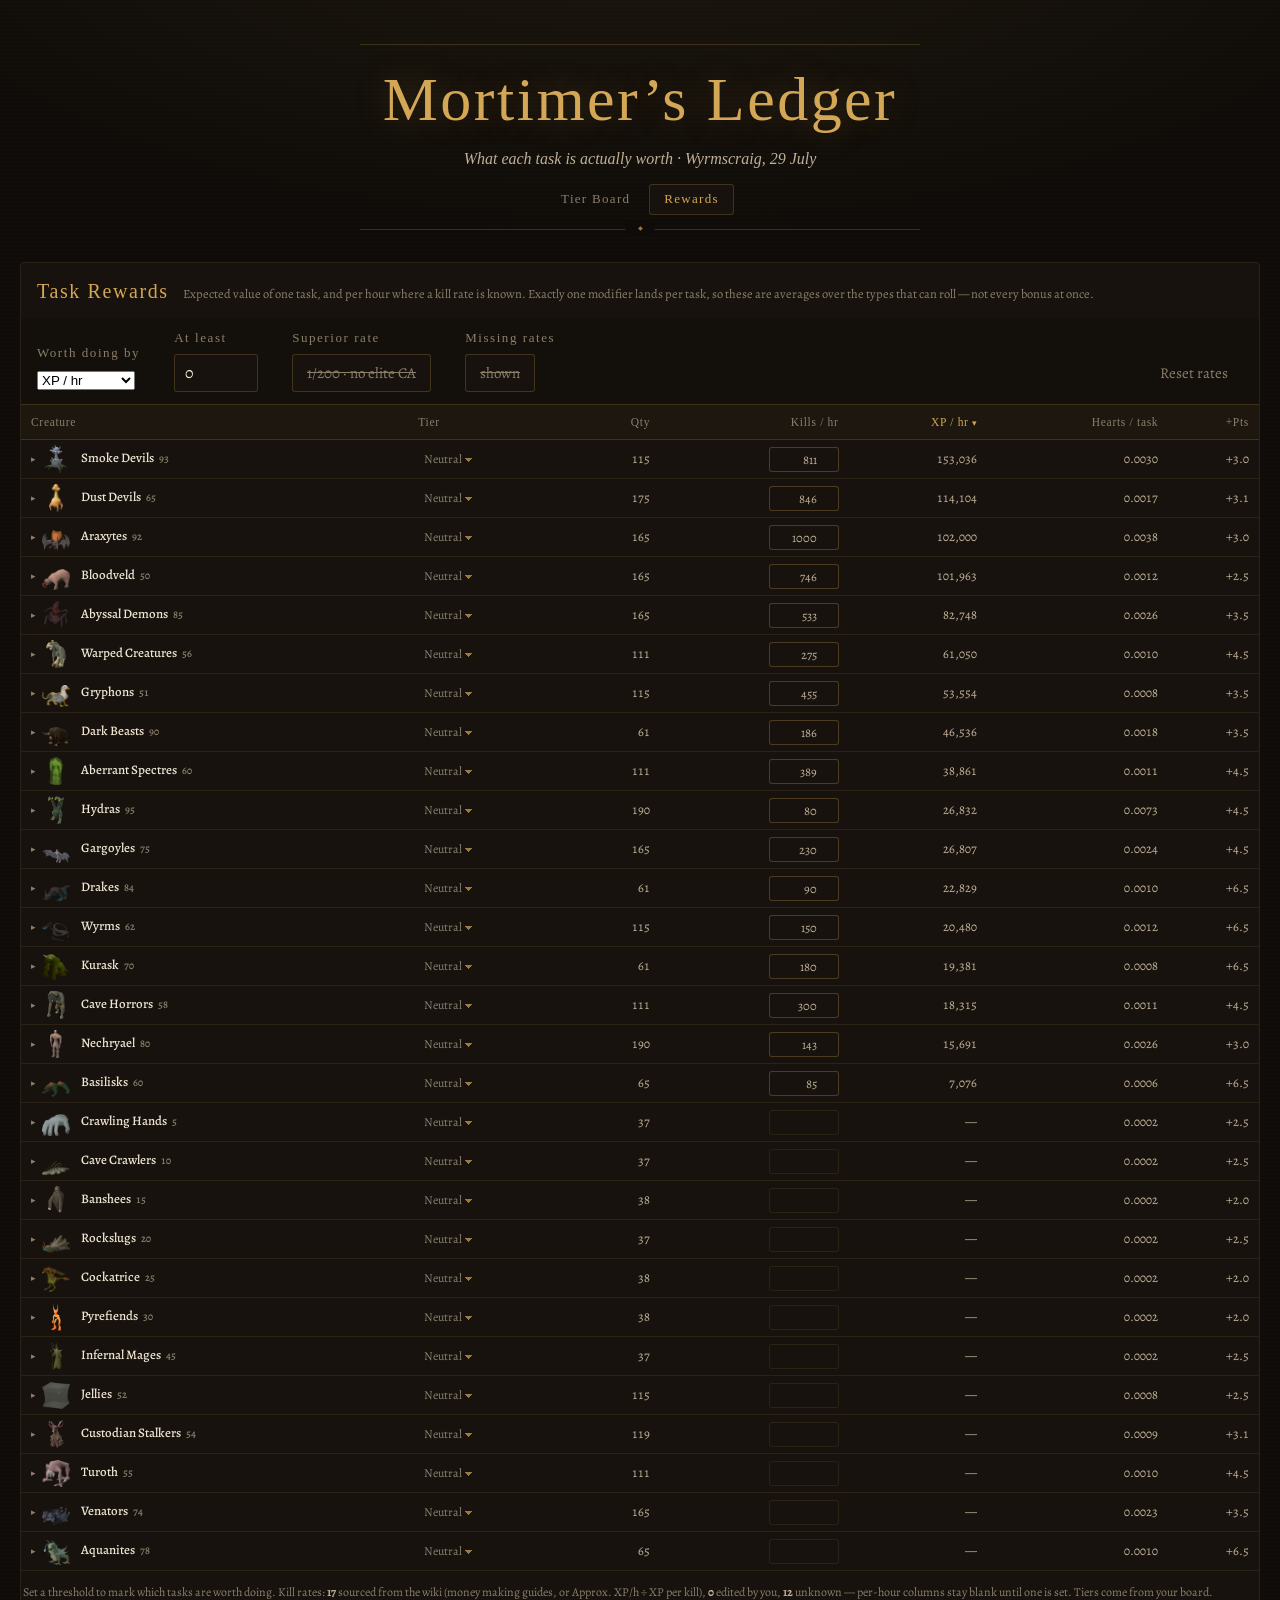
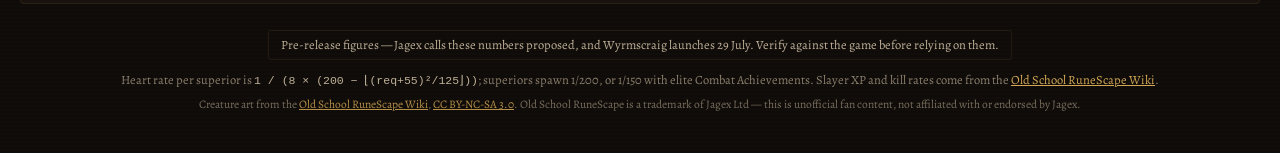
==== rewards.html @ 55fd6d1f "Trim the rewards table to seven columns Drops XP/task and Heart/sup, and folds tasks/heart and hrs/h" ====
<!DOCTYPE html>
<html lang="en">
<head>
<meta charset="utf-8">
<meta name="viewport" content="width=device-width, initial-scale=1">
<title>Rewards — Mortimer’s Ledger</title>
<link rel="preconnect" href="https://fonts.googleapis.com">
<link rel="preconnect" href="https://fonts.gstatic.com" crossorigin>
<link href="https://fonts.googleapis.com/css2?family=IM+Fell+English+SC&family=IM+Fell+English:ital@0;1&family=Alegreya:ital,wght@0,400;0,500;0,700;1,400&display=swap" rel="stylesheet">
<link rel="stylesheet" href="style.css?v=8">
</head>
<body>

<header class="masthead">
  <div class="rule-top"></div>
  <h1>Mortimer’s Ledger</h1>
  <p class="sub">What each task is actually worth · Wyrmscraig, 29 July</p>
  <nav class="pagenav">
    <a href="index.html">Tier Board</a>
    <a href="rewards.html" class="on">Rewards</a>
  </nav>
  <div class="rule-bottom"><span class="rule-gem">◆</span></div>
</header>

<main class="rewards-page">
  <section class="tierboard">
    <div class="tb-head">
      <h2>Task Rewards</h2>
      <p>Expected value of one task, and per hour where a kill rate is known. Exactly one modifier lands per task, so these are averages over the types that can roll — not every bonus at once.</p>
    </div>

    <div class="controls" aria-label="Reward settings">
      <div class="ctl">
        <label for="rw-metric">Worth doing by</label>
        <div id="rw-metric"></div>
      </div>
      <div class="ctl">
        <label for="rw-threshold">At least</label>
        <input id="rw-threshold" type="number" min="0" step="1000" value="0">
      </div>
      <div class="ctl">
        <label id="rw-elite-label">Superior rate</label>
        <button id="rw-elite" class="toggle" aria-pressed="false" aria-labelledby="rw-elite-label">1/200 · no elite CA</button>
      </div>
      <div class="ctl">
        <label id="rw-hide-label">Missing rates</label>
        <button id="rw-hide" class="toggle" aria-pressed="false" aria-labelledby="rw-hide-label">shown</button>
      </div>
      <div class="ctl ctl-end">
        <button id="rw-reset-kph" class="ghost" title="Restore the wiki-sourced kill rates and clear your edits">Reset rates</button>
      </div>
    </div>

    <div class="rw-scroll">
      <table class="rw-table" id="rw-table">
        <thead>
          <tr>
            <th data-sort="name">Creature</th>
            <th data-sort="tier">Tier</th>
            <th data-sort="qty" class="num" title="Average assignment size, including the quantity modifier when it rolls">Qty</th>
            <th data-sort="kph" class="num" title="Kills per hour — editable; sourced from the wiki money making guides where one exists">Kills / hr</th>
            <th data-sort="xpPerHour" class="num">XP / hr</th>
            <th data-sort="heartsPerTask" class="num" title="Expected imbued hearts from one task: task size × 1/200 superior spawn × heart chance per superior">Hearts / task</th>
            <th data-sort="pointsBonus" class="num" title="Average Slayer points added by the points modifier">+Pts</th>
          </tr>
        </thead>
        <tbody id="rw-body"></tbody>
      </table>
    </div>

    <p class="rw-note" id="rw-note"></p>
  </section>
</main>

<footer class="colophon">
  <p class="warn">Pre-release figures — Jagex calls these numbers proposed, and Wyrmscraig launches 29 July. Verify against the game before relying on them.</p>
  <p>
    Heart rate per superior is <code>1 / (8 × (200 − ⌊(req+55)²/125⌋))</code>; superiors spawn 1/200, or 1/150 with elite Combat Achievements.
    Slayer XP and kill rates come from the <a href="https://oldschool.runescape.wiki">Old School RuneScape Wiki</a>.
  </p>
  <p class="credit">
    Creature art from the <a href="https://oldschool.runescape.wiki">Old School RuneScape Wiki</a>,
    <a href="https://creativecommons.org/licenses/by-nc-sa/3.0/">CC BY-NC-SA 3.0</a>.
    Old School RuneScape is a trademark of Jagex Ltd — this is unofficial fan content,
    not affiliated with or endorsed by Jagex.
  </p>
</footer>

<script src="data.js?v=8"></script>
<script src="stats.js?v=8"></script>
<script src="rewards.js?v=8"></script>
<script src="rewards-page.js?v=8"></script>
</body>
</html>
---- style.css ----
/* ————— Mortimer's Ledger — dark bestiary aesthetic ————— */

:root {
  --page: #0e0b08;
  --panel: #17120d;
  --panel-2: #1d1710;
  --ink: #efe6d3;
  --ink-2: #bfb098;
  --ink-3: #8b7f6c;
  --gold: #d3a755;
  --gold-dim: #9a7a3e;
  --hairline: rgba(211, 167, 85, 0.22);
  --hairline-faint: rgba(211, 167, 85, 0.10);
  --desired: #0ca30c;
  --desired-ink: #57c957;
  --bad: #d03b3b;
  --bad-ink: #e06a6a;
  --neutral: #8b8071;
  --ctl-h: 38px;
  --serif-display: "IM Fell English SC", Georgia, serif;
  --serif: "IM Fell English", Georgia, serif;
  --body: "Alegreya", Palatino, Georgia, serif;
}

* { box-sizing: border-box; }

body {
  margin: 0;
  background:
    radial-gradient(1200px 500px at 50% -100px, rgba(211,167,85,0.07), transparent 70%),
    repeating-linear-gradient(0deg, transparent 0 2px, rgba(255,255,255,0.006) 2px 4px),
    var(--page);
  color: var(--ink);
  font-family: var(--body);
  font-size: 16px;
  line-height: 1.45;
  min-height: 100vh;
}

a { color: var(--gold); }

/* ————— masthead ————— */

.masthead { text-align: center; padding: 44px 20px 10px; }
.masthead h1 {
  font-family: var(--serif-display);
  font-weight: 400;
  font-size: clamp(38px, 6vw, 62px);
  letter-spacing: 0.04em;
  margin: 10px 0 2px;
  color: var(--gold);
  text-shadow: 0 0 34px rgba(211,167,85,0.25);
}
.masthead .sub {
  font-family: var(--serif);
  font-style: italic;
  color: var(--ink-2);
  margin: 0 0 14px;
}
.rule-top, .rule-bottom {
  width: min(560px, 80%);
  margin: 0 auto;
  border-top: 1px solid var(--hairline);
  position: relative;
}
.rule-bottom { border-top: none; border-bottom: 1px solid var(--hairline); height: 1px; }
.rule-gem {
  position: absolute; left: 50%; top: -9px; transform: translateX(-50%);
  background: var(--page); padding: 0 12px;
  color: var(--gold-dim); font-size: 11px;
}

/* ————— controls ————— */

/* a toolbar strip inside the board panel, under its title: groups packed
   left at an even rhythm, separated by hairlines, gear pinned right */
.controls {
  display: flex; flex-wrap: wrap; row-gap: 12px;
  align-items: flex-end;
  padding: 11px 16px 12px;
  background: rgba(0, 0, 0, 0.16);
  border-bottom: 1px solid var(--hairline);
}
.controls { column-gap: 34px; }
.controls .ctl-end { margin-left: auto; }
.ctl label {
  display: block;
  font-family: var(--serif-display);
  font-size: 13px; letter-spacing: 0.12em;
  color: var(--ink-3); margin-bottom: 6px;
}
.ctl input[type="number"] {
  width: 84px; height: var(--ctl-h); padding: 0 10px;
  background: var(--panel); color: var(--ink);
  border: 1px solid var(--hairline); border-radius: 3px;
  font-family: var(--body); font-size: 16px;
}
.seg { display: inline-flex; border: 1px solid var(--hairline); border-radius: 3px; overflow: hidden; }
.seg button, .toggle, .ghost {
  appearance: none; border: none; cursor: pointer;
  background: var(--panel); color: var(--ink-2);
  font-family: var(--body); font-size: 15px;
  padding: 8px 14px;
}
.seg button small { color: var(--ink-3); font-size: 12px; }
.seg button + button { border-left: 1px solid var(--hairline-faint); }
.seg button.on { background: var(--panel-2); color: var(--gold); }
.toggle { border: 1px solid var(--hairline); border-radius: 3px; height: var(--ctl-h); }
.toggle.on { color: var(--desired-ink); }
.toggle:not(.on) { color: var(--ink-3); text-decoration: line-through; }
/* progression stepper */
.steps { display: flex; align-items: stretch; position: relative; }
.step {
  appearance: none; cursor: pointer;
  height: var(--ctl-h);
  background: var(--panel); color: var(--ink-3);
  border: 1px solid var(--hairline-faint);
  border-right-width: 0;
  padding: 0 12px;
  font-family: var(--body); text-align: center;
  display: flex; flex-direction: column; justify-content: center; gap: 1px;
  white-space: nowrap;
}
.step:first-child { border-radius: 3px 0 0 3px; }
.step:last-child { border-radius: 0 3px 3px 0; border-right-width: 1px; }
.step .st-n {
  font-family: var(--serif-display); font-size: 14px; line-height: 1.1;
  color: var(--ink-3); font-variant-numeric: tabular-nums;
}
.step .st-u { font-size: 11px; line-height: 1.1; color: var(--ink-3); }
.step:hover { background: var(--panel-2); }

/* completed steps read as a filled progress track */
.step.on {
  background: linear-gradient(rgba(211,167,85,0.20), rgba(211,167,85,0.10));
  border-color: rgba(211,167,85,0.45);
  box-shadow: inset 0 -2px 0 var(--gold-dim);
}
.step.on + .step { border-left-color: rgba(211,167,85,0.45); }
.step.on .st-n { color: var(--gold); }
.step.on .st-u { color: var(--ink-2); }
.step.on:hover { background: linear-gradient(rgba(211,167,85,0.26), rgba(211,167,85,0.14)); }

/* the step you're standing on */
.step.cur {
  background: linear-gradient(rgba(211,167,85,0.34), rgba(211,167,85,0.18));
  border-color: var(--gold);
  box-shadow: inset 0 -2px 0 var(--gold), 0 0 12px rgba(211,167,85,0.25);
}
.step.cur .st-n { color: var(--gold); text-shadow: 0 0 12px rgba(211,167,85,0.5); }
.step.cur .st-u { color: var(--ink); }

/* not yet reached */
.step:not(.on) { opacity: 0.5; }
.step:not(.on):hover { opacity: 0.75; }

.ghost { background: transparent; border: 1px solid transparent; color: var(--ink-3); }
.ghost:hover { color: var(--gold); border-color: var(--hairline-faint); }


/* ————— tier board ————— */

.tierboard {
  background: var(--panel);
  border: 1px solid var(--hairline-faint);
  border-radius: 4px;
  overflow: hidden;
  min-width: 0;
}
.tb-head {
  display: flex; align-items: baseline; gap: 14px;
  padding: 14px 16px 12px;
}
.tb-head h2 {
  font-family: var(--serif-display); font-weight: 400;
  font-size: 20px; letter-spacing: 0.08em;
  color: var(--gold); margin: 0; white-space: nowrap;
}
.tb-head p { margin: 0; font-size: 12.5px; color: var(--ink-3); flex: 1; }
.tb-head .ghost { white-space: nowrap; }
#flash {
  flex: none; font-size: 12.5px; color: var(--gold);
  opacity: 0; transition: opacity 0.25s;
}
#flash.on { opacity: 1; }

#tiers { position: relative; }
.tier { display: flex; border-bottom: 1px solid var(--hairline-faint); }
.tier:last-child { border-bottom: none; }
.tier.dragging { opacity: 0.45; }
.tier-side {
  width: 200px; flex: none;
  display: flex; align-items: center; gap: 7px;
  padding: 6px 10px 6px 12px;
  border-right: 1px solid var(--hairline-faint);
  position: relative;
}
.tier-grip {
  flex: none; cursor: grab;
  color: var(--ink-3); font-size: 12px; line-height: 1;
  letter-spacing: -1px; padding: 4px 2px 4px 4px;
  user-select: none;
}
.tier-grip:hover { color: var(--gold); }
.tier-grip:active { cursor: grabbing; }

/* the add-tier bar: one plain full-width row — it only gains the tier
   two-column shape once it materialises as a real tier */
.tier-add {
  appearance: none; cursor: pointer;
  display: flex; align-items: center; justify-content: center; gap: 7px;
  width: 100%; min-height: 36px; padding: 8px 12px; margin: 0;
  background: transparent;
  border: none; border-top: 1px dashed var(--hairline-faint);
  font-family: var(--body); font-size: 13px; letter-spacing: 0.04em;
  color: var(--ink-3);
}
.tier-add .ta-plus { font-size: 15px; line-height: 1; }
.tier-add:hover {
  color: var(--gold);
  background: rgba(211,167,85,0.04);
  border-top-color: rgba(211,167,85,0.45);
}
.tier-add:focus-visible { outline: 1px solid var(--gold-dim); outline-offset: -2px; }
.tier-add.drag-over {
  color: var(--gold);
  background: rgba(211,167,85,0.10);
  border-top: 1px solid var(--gold);
  box-shadow: inset 0 0 0 1px rgba(211,167,85,0.35);
}

#tier-marker {
  position: absolute; left: 0; right: 0; height: 2px;
  background: var(--gold); border-radius: 1px;
  box-shadow: 0 0 7px rgba(211,167,85,0.8);
  pointer-events: none; z-index: 5;
}
.tier-side-main { flex: 1; min-width: 0; display: flex; flex-direction: column; }
.tier-odds {
  font-size: 11px; color: var(--ink-3);
  padding-left: 4px; font-variant-numeric: tabular-nums;
  cursor: help;
}
.tier-name {
  flex: 1; min-width: 0;
  background: transparent; border: none;
  color: var(--ink); font-family: var(--body); font-size: 14.5px;
  padding: 2px 4px; border-radius: 2px;
}
input.tier-name:hover { background: rgba(255,255,255,0.03); }
input.tier-name:focus { outline: 1px solid var(--hairline); background: var(--panel-2); }
.tier-tools { display: flex; gap: 1px; opacity: 0; transition: opacity 0.15s; }
.tier-side:hover .tier-tools, .tier-side:focus-within .tier-tools { opacity: 1; }
.tier-tools button {
  appearance: none; cursor: pointer;
  background: transparent; border: 1px solid transparent; border-radius: 2px;
  color: var(--ink-3); font-size: 11px; line-height: 1; padding: 4px 5px;
  font-family: var(--body);
}
.tier-tools button:hover { color: var(--ink); border-color: var(--hairline-faint); }
.tier-tools button:disabled { opacity: 0.3; cursor: not-allowed; }

.tier-drop {
  flex: 1; display: flex; flex-wrap: wrap; align-content: flex-start;
  gap: 7px; padding: 9px 12px; min-height: 56px;
  position: relative;
}
.tier-drop.drag-over { background: rgba(211,167,85,0.04); }

#drop-marker {
  position: absolute; width: 2px;
  background: var(--gold); border-radius: 1px;
  box-shadow: 0 0 7px rgba(211,167,85,0.8);
  pointer-events: none;
}

.crea {
  background: var(--panel-2);
  border: 1px solid var(--hairline-faint); border-radius: 4px;
  padding: 7px 15px 7px 9px; font-size: 16px; line-height: 1.25;
  cursor: grab; user-select: none; white-space: nowrap;
  display: inline-flex; align-items: center;
}
.c-img {
  width: 36px; height: 36px; flex: none;
  object-fit: contain; object-position: center bottom;
  margin-right: 10px;
  filter: drop-shadow(0 1px 1px rgba(0,0,0,0.55));
}
.crea.c-blocked .c-img, .crea.c-locked .c-img { filter: grayscale(1) opacity(0.6); }
.crea:active { cursor: grabbing; }
.crea:hover { border-color: var(--hairline); }
.crea.c-sel { border-color: var(--gold); color: var(--gold); }
.crea small { color: var(--ink-3); margin-left: 7px; font-size: 12.5px; font-variant-numeric: tabular-nums; }
.crea .c-off {
  margin-left: 11px; padding-left: 11px;
  border-left: 1px solid var(--hairline-faint);
  color: var(--ink-3); font-size: 13px; font-variant-numeric: tabular-nums;
}
.crea.c-rules { border-color: rgba(211,167,85,0.45); }
.crea .c-mv {
  margin-left: 7px; font-size: 12.5px; line-height: 1;
  padding: 3px 5px; border-radius: 2px;
  font-variant-numeric: tabular-nums;
}
.crea .c-up { color: var(--desired-ink); background: rgba(12,163,12,0.13); }
.crea .c-down { color: var(--bad-ink); background: rgba(208,59,59,0.13); }
.crea.dragging { opacity: 0.45; }
.crea.c-blocked { text-decoration: line-through; opacity: 0.55; }
.crea.c-locked { opacity: 0.35; }

/* ————— floating creature card ————— */

.popover {
  position: absolute; z-index: 60;
  width: 470px; max-width: calc(100vw - 24px);
  background:
    linear-gradient(rgba(211,167,85,0.05), transparent 45%),
    var(--panel-2);
  border: 1px solid var(--gold-dim);
  border-radius: 4px;
  box-shadow: 0 16px 44px rgba(0,0,0,0.6), 0 3px 10px rgba(0,0,0,0.45);
}
.pop-caret {
  position: absolute; top: -6px;
  width: 10px; height: 10px;
  background: var(--panel-2);
  border-left: 1px solid var(--gold-dim);
  border-top: 1px solid var(--gold-dim);
  transform: rotate(45deg);
}
.popover.pop-above .pop-caret { top: auto; bottom: -6px; transform: rotate(225deg); }

.ce-head {
  display: flex; align-items: baseline; gap: 10px; flex-wrap: wrap;
  padding: 13px 16px 4px;
}
.pop-img {
  width: 42px; height: 42px; flex: none;
  object-fit: contain; object-position: center bottom;
  align-self: center; margin-right: 2px;
  filter: drop-shadow(0 2px 3px rgba(0,0,0,0.6));
}
.ce-head b {
  font-family: var(--serif-display); font-weight: 400;
  font-size: 19px; color: var(--gold); letter-spacing: 0.02em;
}
.ce-head .blk { margin-left: auto; }
.pop-off {
  font-size: 12.5px; color: var(--ink-2);
  font-variant-numeric: tabular-nums;
}
.pop-sub {
  padding: 0 16px 10px;
  font-size: 13px; color: var(--ink-3);
  font-variant-numeric: tabular-nums;
  border-bottom: 1px solid var(--hairline-faint);
}
.ce-close {
  appearance: none; cursor: pointer;
  background: transparent; border: 1px solid transparent; border-radius: 2px;
  color: var(--ink-3); font-size: 13px; line-height: 1; padding: 5px 7px;
  font-family: var(--body);
}
.ce-close:hover { color: var(--ink); border-color: var(--hairline-faint); }

.pop-rows { padding: 7px 16px 13px; }
.pop-rows .rm-row {
  padding: 7px 0;
  border-bottom: 1px solid var(--hairline-faint);
}
.pop-rows .rm-row:last-child { border-bottom: none; padding-bottom: 2px; }
.pop-tier { color: var(--gold-dim); cursor: help; }

@media (max-width: 720px) {
  .tier { flex-direction: column; }
  .tier-side { width: auto; border-right: none; border-bottom: 1px dashed var(--hairline-faint); }
  .tier-tools { opacity: 1; }
}

/* ————— layout ————— */

.layout {
  display: grid; grid-template-columns: minmax(0, 1fr) 340px;
  gap: 26px; max-width: 1440px; margin: 22px auto 0; padding: 0 20px;
  align-items: start;
}
@media (max-width: 880px) { .layout { grid-template-columns: 1fr; } .results { position: static; } }

/* ————— shared bits (drawer) ————— */

.r-lvl {
  font-size: 12px; color: var(--ink-3);
  font-variant-numeric: tabular-nums;
}
.r-w8 {
  font-size: 10.5px; color: var(--gold-dim);
  border: 1px solid var(--hairline); border-radius: 2px;
  padding: 0 4px; letter-spacing: 0.06em;
  cursor: help;
}
.ce-detail .sep { color: rgba(211,167,85,0.35); padding: 0 2px; }

.chip {
  font-size: 10.5px; line-height: 1; padding: 2px 4px;
  border-radius: 2px; cursor: help;
  font-variant-numeric: tabular-nums;
}
.chip-d { color: var(--desired-ink); background: rgba(12,163,12,0.12); }
.chip-b { color: var(--bad-ink); background: rgba(208,59,59,0.12); }

.blk {
  appearance: none; cursor: pointer;
  background: transparent; color: var(--ink-3);
  border: 1px solid transparent; border-radius: 3px;
  font-family: var(--body); font-size: 13px; padding: 5px 8px; line-height: 1;
}
.blk:hover { border-color: var(--hairline-faint); color: var(--ink); }
.blk.on { color: var(--bad-ink); border-color: rgba(208,59,59,0.4); }
.blk:disabled { opacity: 0.35; cursor: not-allowed; }

.rm-row {
  display: flex; align-items: center; justify-content: space-between;
  gap: 10px; min-width: 0;
}
.rm-row.rm-off { opacity: 0.4; }
.rm-name { font-size: 14.5px; white-space: nowrap; overflow: hidden; text-overflow: ellipsis; }
.rm-name small { color: var(--ink-3); font-size: 12px; font-variant-numeric: tabular-nums; margin-left: 4px; }
.rm-name .rm-lock { color: var(--bad-ink); letter-spacing: 0.05em; }
/* custom listbox (native select popups can't be themed) */
.sel { position: relative; flex: none; width: 190px; }
.sel-btn {
  width: 100%;
  display: flex; align-items: center; justify-content: space-between; gap: 8px;
  appearance: none; cursor: pointer;
  background: var(--panel); color: var(--ink-2);
  border: 1px solid var(--hairline-faint); border-radius: 3px;
  font-family: var(--body); font-size: 13.5px; text-align: left;
  padding: 6px 9px;
}
.sel-btn:hover { border-color: var(--gold-dim); color: var(--ink); }
.sel-btn:focus-visible { outline: 1px solid var(--gold-dim); outline-offset: 1px; }
.sel.open .sel-btn { border-color: var(--gold-dim); color: var(--ink); }
.sel-caret { color: var(--gold-dim); font-size: 9px; line-height: 1; flex: none; }
.sel.open .sel-caret { transform: rotate(180deg); }
.sel-val { overflow: hidden; text-overflow: ellipsis; white-space: nowrap; }
.sel-off .sel-btn { opacity: 0.35; cursor: not-allowed; }

.sel-menu {
  position: absolute; z-index: 10; top: calc(100% + 3px); left: 0;
  width: 100%; max-height: 260px; overflow-y: auto;
  margin: 0; padding: 3px; list-style: none;
  background: var(--panel);
  border: 1px solid var(--gold-dim); border-radius: 3px;
  box-shadow: 0 10px 26px rgba(0,0,0,0.6);
}
.sel-menu.menu-up { top: auto; bottom: calc(100% + 3px); }
.sel-menu li {
  display: flex; align-items: center; gap: 6px;
  padding: 5px 7px; border-radius: 2px; cursor: pointer;
  font-size: 13.5px; color: var(--ink-2);
}
.sel-menu li:hover { background: var(--panel-2); color: var(--ink); }
.sel-menu li:focus { outline: none; background: rgba(211,167,85,0.14); color: var(--gold); }
.sel-menu li.on { color: var(--gold); }
.sel-tick { width: 10px; flex: none; font-size: 10px; color: var(--gold-dim); }

/* tools menu — same component, gear trigger, right-aligned panel.
   Declared after .sel-menu so its width/placement overrides win. */
.tools { width: auto; }
.tools .sel-btn {
  width: var(--ctl-h); height: var(--ctl-h); padding: 0;
  justify-content: center;
  font-size: 15px; line-height: 1; color: var(--ink-2);
}
.tools .sel-btn:hover, .tools.open .sel-btn { color: var(--gold); }
.tools .sel-menu {
  width: max-content; min-width: 220px;
  left: auto; right: 0;
}
.tools .sel-menu li { display: block; padding: 7px 11px; white-space: nowrap; }
.tools .sel-menu li small {
  display: block; margin-top: 1px;
  font-size: 11px; color: var(--ink-3);
}
.tools .sel-menu li:hover small, .tools .sel-menu li:focus small { color: var(--ink-2); }
.tools .sel-menu li.danger:hover, .tools .sel-menu li.danger:focus {
  background: rgba(208,59,59,0.14); color: var(--bad-ink);
}

/* ————— results ————— */

.results {
  position: sticky; top: 16px;
  background: var(--panel);
  border: 1px solid var(--hairline);
  border-radius: 4px;
  padding: 20px 18px 16px;
}
.hero { text-align: center; padding-bottom: 6px; }
.hero-label {
  font-family: var(--serif); font-style: italic;
  color: var(--ink-2); margin: 0; font-size: 15px;
}
.hero-label em { color: var(--desired-ink); font-style: italic; }
.hero-sel {
  appearance: none; -webkit-appearance: none;
  background: transparent; border: none;
  border-bottom: 1px dashed var(--hairline);
  font-family: var(--serif); font-style: italic; font-size: 15px;
  color: var(--desired-ink);
  padding: 0 14px 1px 2px; cursor: pointer;
  background-image: linear-gradient(45deg, transparent 50%, var(--gold-dim) 50%), linear-gradient(135deg, var(--gold-dim) 50%, transparent 50%);
  background-position: calc(100% - 8px) 55%, calc(100% - 4px) 55%;
  background-size: 4px 4px, 4px 4px;
  background-repeat: no-repeat;
}
.hero-sel:hover { border-bottom-color: var(--gold-dim); }
.hero-sel option { background: var(--panel); color: var(--ink); font-style: normal; }
.hero-num {
  font-family: var(--serif-display);
  font-size: 64px; line-height: 1.05;
  margin: 2px 0 0; color: var(--gold);
  font-variant-numeric: tabular-nums;
  text-shadow: 0 0 30px rgba(211,167,85,0.22);
}
.hero-foot { margin: 2px 0 0; font-size: 12.5px; color: var(--ink-3); }

.bar-wrap { margin: 14px 0 4px; }
.bar-cap {
  margin: 0 0 6px; font-family: var(--serif); font-style: italic;
  font-size: 13px; color: var(--ink-3);
}
.bar {
  display: flex; gap: 2px; height: 18px;
  border-radius: 3px; overflow: hidden;
  background: var(--panel-2);
}
.bar > div { border-radius: 2px; min-width: 0; transition: flex-grow 0.25s ease; }

.legend { list-style: none; margin: 8px 0 0; padding: 0; font-size: 13px; }
.legend li {
  display: flex; align-items: center; gap: 7px;
  color: var(--ink-2); padding: 2px 0;
  font-variant-numeric: tabular-nums;
}
.legend .swatch { width: 9px; height: 9px; border-radius: 2px; flex: none; }
.legend .val { margin-left: auto; color: var(--ink); }

.tiles {
  display: grid; grid-template-columns: 1fr 1fr; gap: 10px;
  margin-top: 14px; padding-top: 14px;
  border-top: 1px solid var(--hairline-faint);
}
.tile { text-align: center; padding: 6px 2px; }
.t-num {
  font-family: var(--serif-display);
  font-size: 26px; margin: 0; color: var(--ink);
  font-variant-numeric: tabular-nums;
}
.t-label { margin: 1px 0 0; font-size: 11.5px; color: var(--ink-3); line-height: 1.3; }

.fine {
  margin-top: 12px; padding-top: 10px;
  border-top: 1px solid var(--hairline-faint);
  font-size: 12.5px; color: var(--ink-3); line-height: 1.5;
}
.fine b { color: var(--ink-2); font-weight: 500; }

/* ————— versus panel ————— */

.versus {
  margin-top: 14px; padding-top: 12px;
  border-top: 1px solid var(--hairline);
}
.versus h3 {
  font-family: var(--serif-display); font-weight: 400;
  font-size: 14px; letter-spacing: 0.1em;
  color: var(--gold); margin: 0 0 8px;
}
.vs-table {
  width: 100%; border-collapse: collapse;
  font-size: 12px; font-variant-numeric: tabular-nums;
}
.vs-table thead th {
  font-family: var(--body); font-weight: 400; font-size: 10.5px;
  letter-spacing: 0.06em; color: var(--ink-3);
  text-align: right; padding: 0 0 4px; border-bottom: 1px solid var(--hairline-faint);
}
.vs-table thead th:first-child { text-align: left; }
.vs-table tbody th {
  text-align: left; font-weight: 500; color: var(--ink);
  padding: 7px 6px 7px 0; font-size: 13px;
}
.vs-table td {
  text-align: right; padding: 7px 0 7px 8px;
  color: var(--ink-2); vertical-align: top;
}
.vs-table td small { color: var(--ink-3); font-size: 10.5px; }
.vs-table tbody tr + tr th, .vs-table tbody tr + tr td { border-top: 1px solid var(--hairline-faint); }
.vs-mort th { color: var(--gold); }
.vs-note {
  margin: 9px 0 0; font-size: 11.5px; color: var(--ink-3); line-height: 1.5;
}
.vs-note b { color: var(--gold); }

.vs-head { display: flex; align-items: center; justify-content: space-between; gap: 8px; margin-bottom: 8px; }
.vs-head h3 { margin: 0; }
#master-sel .sel { width: auto; }
#master-sel .sel-btn { padding: 4px 8px; font-size: 12px; gap: 6px; }
#master-sel .sel-menu { width: max-content; min-width: 150px; left: auto; right: 0; }
#master-sel .sel-menu li { font-size: 12.5px; }

.vs-blocks-btn {
  appearance: none; cursor: pointer; width: 100%; text-align: left;
  background: transparent; border: none; border-top: 1px solid var(--hairline-faint);
  color: var(--ink-3); font-family: var(--body); font-size: 11.5px;
  padding: 8px 0 0; margin-top: 8px;
}
.vs-blocks-btn:hover { color: var(--gold); }

.vs-blocks { margin-top: 7px; }
.vb-slots {
  display: flex; align-items: center; justify-content: space-between;
  font-size: 11.5px; color: var(--ink-3); margin-bottom: 5px;
}
.vb-slots input {
  width: 48px; height: 24px; padding: 0 6px;
  background: var(--panel); color: var(--ink);
  border: 1px solid var(--hairline-faint); border-radius: 3px;
  font-family: var(--body); font-size: 12px;
}
.vb-list {
  list-style: none; margin: 0; padding: 0;
  max-height: 210px; overflow-y: auto;
  border: 1px solid var(--hairline-faint); border-radius: 3px;
}
.vb-list li {
  display: flex; align-items: center; gap: 7px;
  padding: 3px 6px; font-size: 12px;
  border-bottom: 1px solid rgba(211,167,85,0.06);
}
.vb-list li:last-child { border-bottom: none; }
.vb-list li.on { background: rgba(208,59,59,0.10); }
.vb-list li.hit .vb-name { color: var(--desired-ink); }
.vb-list button {
  appearance: none; cursor: pointer; flex: none;
  width: 20px; height: 20px; padding: 0; line-height: 1;
  background: transparent; border: 1px solid var(--hairline-faint); border-radius: 2px;
  color: var(--ink-3); font-size: 10px; font-family: var(--body);
}
.vb-list button:hover:not(:disabled) { color: var(--bad-ink); border-color: rgba(208,59,59,0.4); }
.vb-list li.on button { color: var(--bad-ink); border-color: rgba(208,59,59,0.45); }
.vb-list button:disabled { opacity: 0.3; cursor: not-allowed; }
.vb-name { flex: 1; min-width: 0; color: var(--ink-2); overflow: hidden; text-overflow: ellipsis; white-space: nowrap; }
.vb-name small { color: var(--ink-3); font-size: 10px; margin-left: 5px; }
.vb-w { color: var(--ink-3); font-variant-numeric: tabular-nums; font-size: 11px; }

.colophon {
  max-width: 1440px; margin: 26px auto 40px; padding: 0 20px;
  text-align: center; font-size: 12.5px; color: var(--ink-3);
}
.colophon p { margin: 0 0 7px; }
.colophon .warn {
  color: var(--ink-2);
  border: 1px solid var(--hairline-faint); border-radius: 3px;
  display: inline-block; padding: 5px 12px; margin-bottom: 11px;
}
.colophon .credit { font-size: 11.5px; opacity: 0.85; }

/* ————— page nav ————— */

.pagenav { display: flex; gap: 4px; justify-content: center; margin: 0 0 14px; }
.pagenav a {
  font-family: var(--serif-display); font-size: 13px; letter-spacing: 0.1em;
  color: var(--ink-3); text-decoration: none;
  padding: 5px 14px; border: 1px solid transparent; border-radius: 3px;
}
.pagenav a:hover { color: var(--gold); border-color: var(--hairline-faint); }
.pagenav a.on { color: var(--gold); border-color: var(--hairline); background: var(--panel); }

/* ————— rewards page ————— */

.rewards-page { max-width: 1440px; margin: 22px auto 0; padding: 0 20px; }
.rw-scroll { overflow-x: auto; }
.rw-table {
  width: 100%; border-collapse: collapse;
  font-size: 13px; font-variant-numeric: tabular-nums;
}
.rw-table thead th {
  position: sticky; top: 0; z-index: 2;
  background: var(--panel-2);
  font-family: var(--serif-display); font-weight: 400;
  font-size: 11.5px; letter-spacing: 0.06em; color: var(--ink-3);
  text-align: left; padding: 9px 10px; white-space: nowrap;
  border-bottom: 1px solid var(--hairline); cursor: pointer;
}
.rw-table thead th.num { text-align: right; }
.rw-table thead th:hover { color: var(--gold); }
.rw-table thead th.sorted { color: var(--gold); }
.rw-table thead th.sorted::after { content: " ▾"; font-size: 9px; }
.rw-table thead th.sorted[data-dir="asc"]::after { content: " ▴"; }
.rw-table tbody th {
  font-weight: 500; color: var(--ink); text-align: left;
  padding: 5px 10px; white-space: nowrap; vertical-align: middle;
}
.rw-table tbody th small { color: var(--ink-3); font-size: 11px; margin-left: 5px; }
.rw-img {
  width: 28px; height: 28px; max-width: 28px; max-height: 28px;
  object-fit: contain; object-position: center bottom;
  vertical-align: middle; margin-right: 9px;
}
.rw-table td { padding: 6px 10px; color: var(--ink-2); }
.rw-table td.num { text-align: right; }
.rw-table tbody tr { border-bottom: 1px solid var(--hairline-faint); }
.rw-table tbody tr:hover { background: rgba(255,255,255,0.02); }
.rw-pass { background: rgba(12,163,12,0.07); }
.rw-pass td, .rw-pass th { color: var(--ink); }
.rw-fail { opacity: 0.45; }
.rw-tier { font-size: 12px; }
.rw-untiered { color: var(--ink-3); }
.rw-kph {
  width: 70px; max-width: 70px; text-align: right;
  background: var(--panel); color: var(--ink-2);
  border: 1px solid var(--hairline-faint); border-radius: 3px;
  font-family: var(--body); font-size: 12.5px; padding: 3px 6px;
}
.rw-kph:hover, .rw-kph:focus { border-color: var(--gold-dim); color: var(--ink); }
.rw-kph.sourced { border-color: rgba(211,167,85,0.28); }
.rw-kph.edited { color: var(--gold); border-color: var(--gold-dim); }
.rw-note { margin: 12px 2px 0; font-size: 12px; color: var(--ink-3); line-height: 1.6; }
.rw-note b { color: var(--ink-2); }
.colophon code { font-size: 11.5px; color: var(--ink-2); }

/* per-modifier expansion on the rewards table */
.rw-row { cursor: pointer; }
.rw-row.open { background: rgba(211,167,85,0.05); }
.rw-caret { color: var(--ink-3); font-size: 9px; margin-right: 6px; }
.rw-row.open .rw-caret { color: var(--gold); }
.rw-rulecount {
  margin-left: 7px; font-size: 10px; color: var(--gold-dim);
  border: 1px solid var(--hairline-faint); border-radius: 2px; padding: 1px 4px;
}
.rw-tier-sel {
  appearance: none; -webkit-appearance: none;
  max-width: 108px;
  background: transparent; border: 1px solid transparent; border-radius: 3px;
  font-family: var(--body); font-size: 12px;
  padding: 2px 16px 2px 5px; cursor: pointer;
  background-image:
    linear-gradient(45deg, transparent 50%, var(--gold-dim) 50%),
    linear-gradient(135deg, var(--gold-dim) 50%, transparent 50%);
  background-position: calc(100% - 9px) 55%, calc(100% - 5px) 55%;
  background-size: 4px 4px, 4px 4px; background-repeat: no-repeat;
}
.rw-tier-sel:hover, .rw-tier-sel:focus { border-color: var(--hairline); background-color: var(--panel); }
.rw-tier-sel option, .rw-rule option { background: var(--panel); color: var(--ink); }

.rw-sub > td { padding: 0 0 10px 0; background: rgba(0,0,0,0.22); }
.rw-mods {
  display: grid; grid-template-columns: minmax(140px, 220px) 120px 150px 110px;
  gap: 2px 14px; padding: 10px 14px 4px 40px;
  max-width: 760px;   /* stay in view: the table itself is far wider */
}
.rw-mod { display: contents; }
.rw-mod-name { font-size: 12.5px; color: var(--ink-2); padding: 4px 0; }
.rw-mod-name small { color: var(--ink-3); font-size: 11px; margin-left: 6px; font-variant-numeric: tabular-nums; }
.rw-mod-val {
  text-align: right; font-size: 12.5px; color: var(--ink-2);
  font-variant-numeric: tabular-nums; padding: 4px 0;
}
.rw-mod-val em { font-style: normal; font-size: 11px; margin-left: 6px; }
.rw-mod-val.up { color: var(--desired-ink); }
.rw-mod-val.down { color: var(--bad-ink); }
.rw-rule {
  appearance: none; -webkit-appearance: none;
  background: var(--panel); color: var(--ink-2);
  border: 1px solid var(--hairline-faint); border-radius: 3px;
  font-family: var(--body); font-size: 12px; padding: 3px 18px 3px 7px; cursor: pointer;
  background-image:
    linear-gradient(45deg, transparent 50%, var(--gold-dim) 50%),
    linear-gradient(135deg, var(--gold-dim) 50%, transparent 50%);
  background-position: calc(100% - 10px) 55%, calc(100% - 6px) 55%;
  background-size: 4px 4px, 4px 4px; background-repeat: no-repeat;
}
.rw-rule:hover { border-color: var(--gold-dim); color: var(--ink); }
.rw-mod-dest { font-size: 12px; padding: 4px 0; align-self: center; }
.rw-mods-note { margin: 6px 0 0 40px; font-size: 11px; color: var(--ink-3); }
.rw-mod-head > * {
  font-family: var(--serif-display); font-size: 10.5px; letter-spacing: 0.06em;
  color: var(--ink-3); padding-bottom: 3px; border-bottom: 1px solid var(--hairline-faint);
}
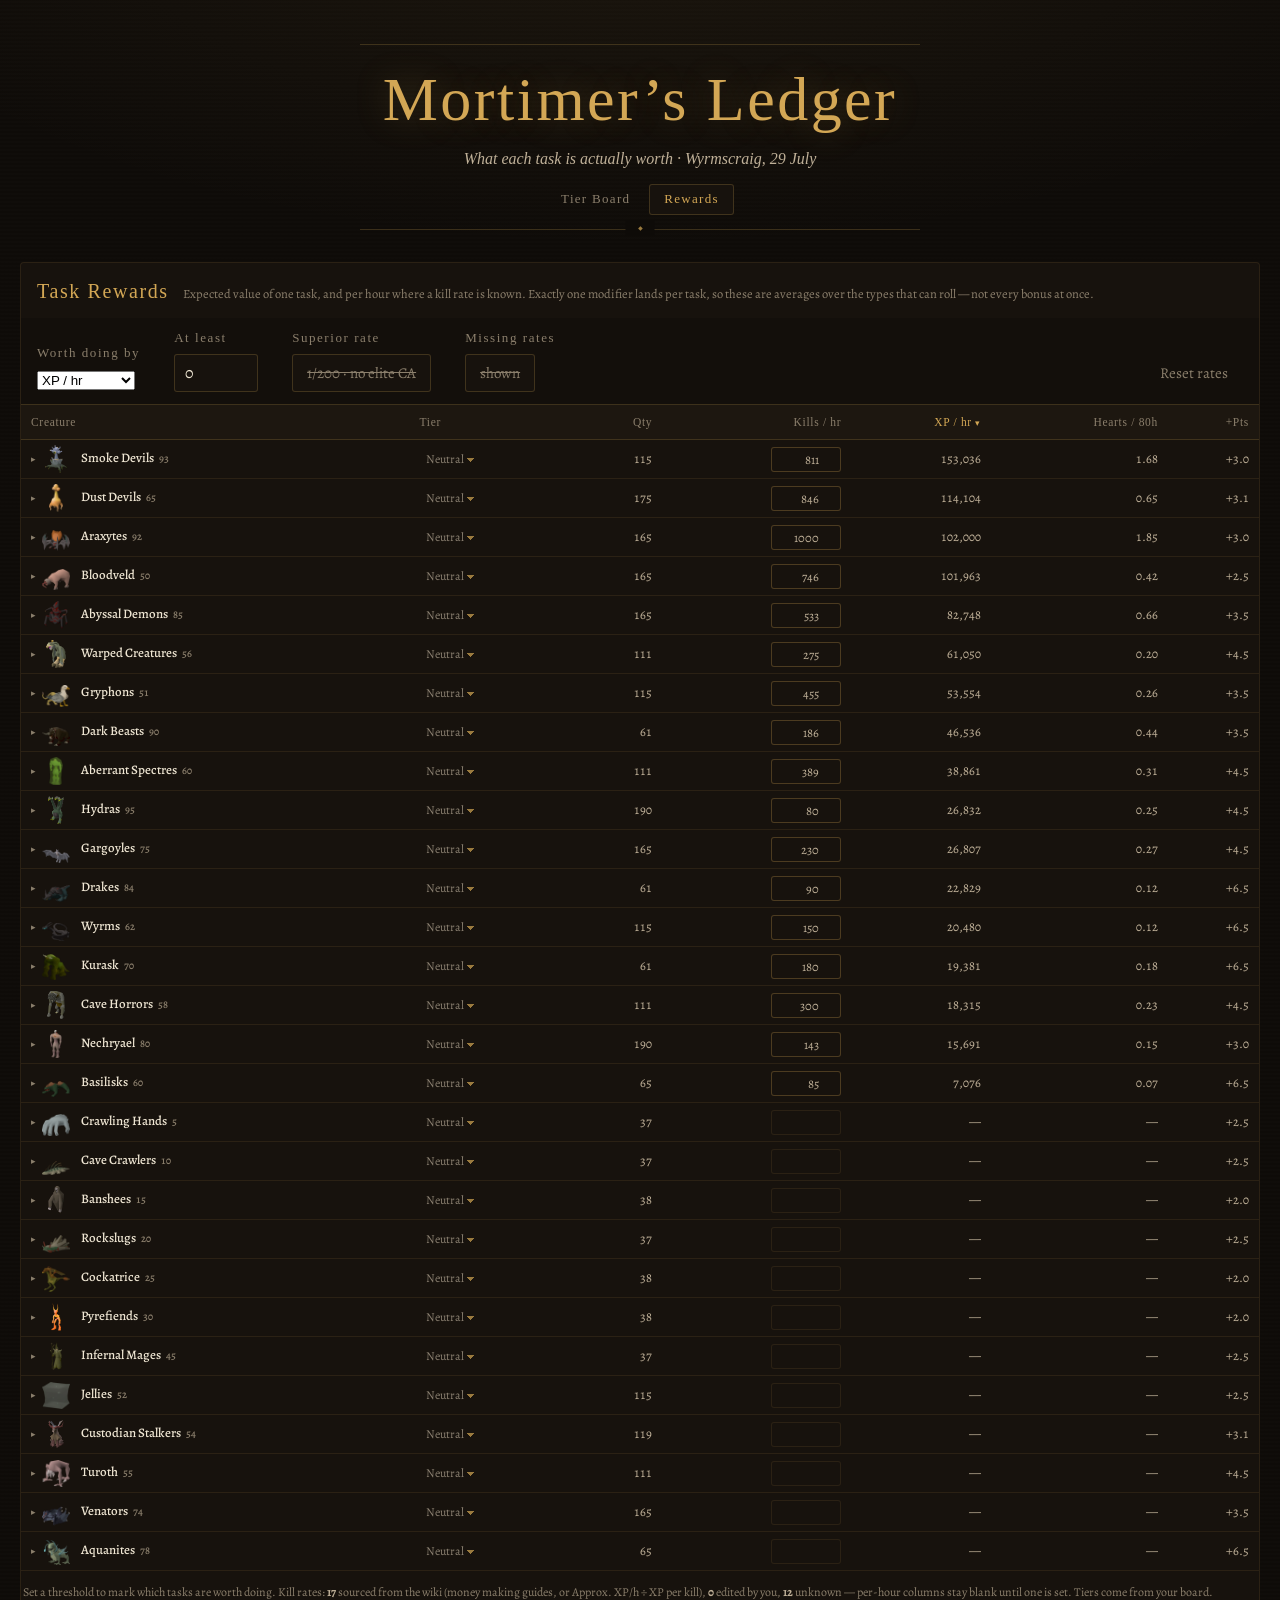
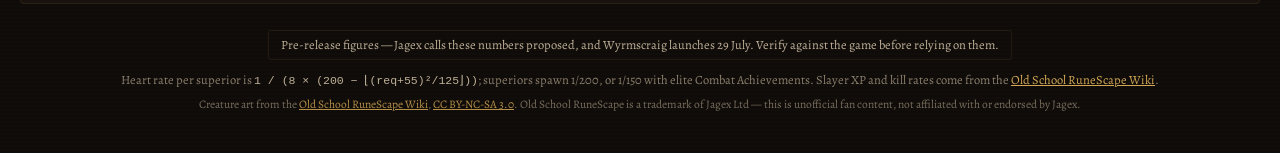
==== commit 2dd8b46b: "Replace hearts/task with hearts per 80 hours A per-task figure rewards long assignments rather than " ====
--- a/rewards.html
+++ b/rewards.html
@@ -7,7 +7,7 @@
 <link rel="preconnect" href="https://fonts.googleapis.com">
 <link rel="preconnect" href="https://fonts.gstatic.com" crossorigin>
 <link href="https://fonts.googleapis.com/css2?family=IM+Fell+English+SC&family=IM+Fell+English:ital@0;1&family=Alegreya:ital,wght@0,400;0,500;0,700;1,400&display=swap" rel="stylesheet">
-<link rel="stylesheet" href="style.css?v=8">
+<link rel="stylesheet" href="style.css?v=9">
 </head>
 <body>
 
@@ -60,7 +60,7 @@
             <th data-sort="qty" class="num" title="Average assignment size, including the quantity modifier when it rolls">Qty</th>
             <th data-sort="kph" class="num" title="Kills per hour — editable; sourced from the wiki money making guides where one exists">Kills / hr</th>
             <th data-sort="xpPerHour" class="num">XP / hr</th>
-            <th data-sort="heartsPerTask" class="num" title="Expected imbued hearts from one task: task size × 1/200 superior spawn × heart chance per superior">Hearts / task</th>
+            <th data-sort="heartsPerWindow" class="num" title="Expected imbued hearts from 80 hours on this task — the window Jagex quotes for Mortimer (65–80h at the top end). Time-normalised, so a long assignment doesn't flatter a slow creature.">Hearts / 80h</th>
             <th data-sort="pointsBonus" class="num" title="Average Slayer points added by the points modifier">+Pts</th>
           </tr>
         </thead>
@@ -86,9 +86,9 @@
   </p>
 </footer>
 
-<script src="data.js?v=8"></script>
-<script src="stats.js?v=8"></script>
-<script src="rewards.js?v=8"></script>
-<script src="rewards-page.js?v=8"></script>
+<script src="data.js?v=9"></script>
+<script src="stats.js?v=9"></script>
+<script src="rewards.js?v=9"></script>
+<script src="rewards-page.js?v=9"></script>
 </body>
 </html>
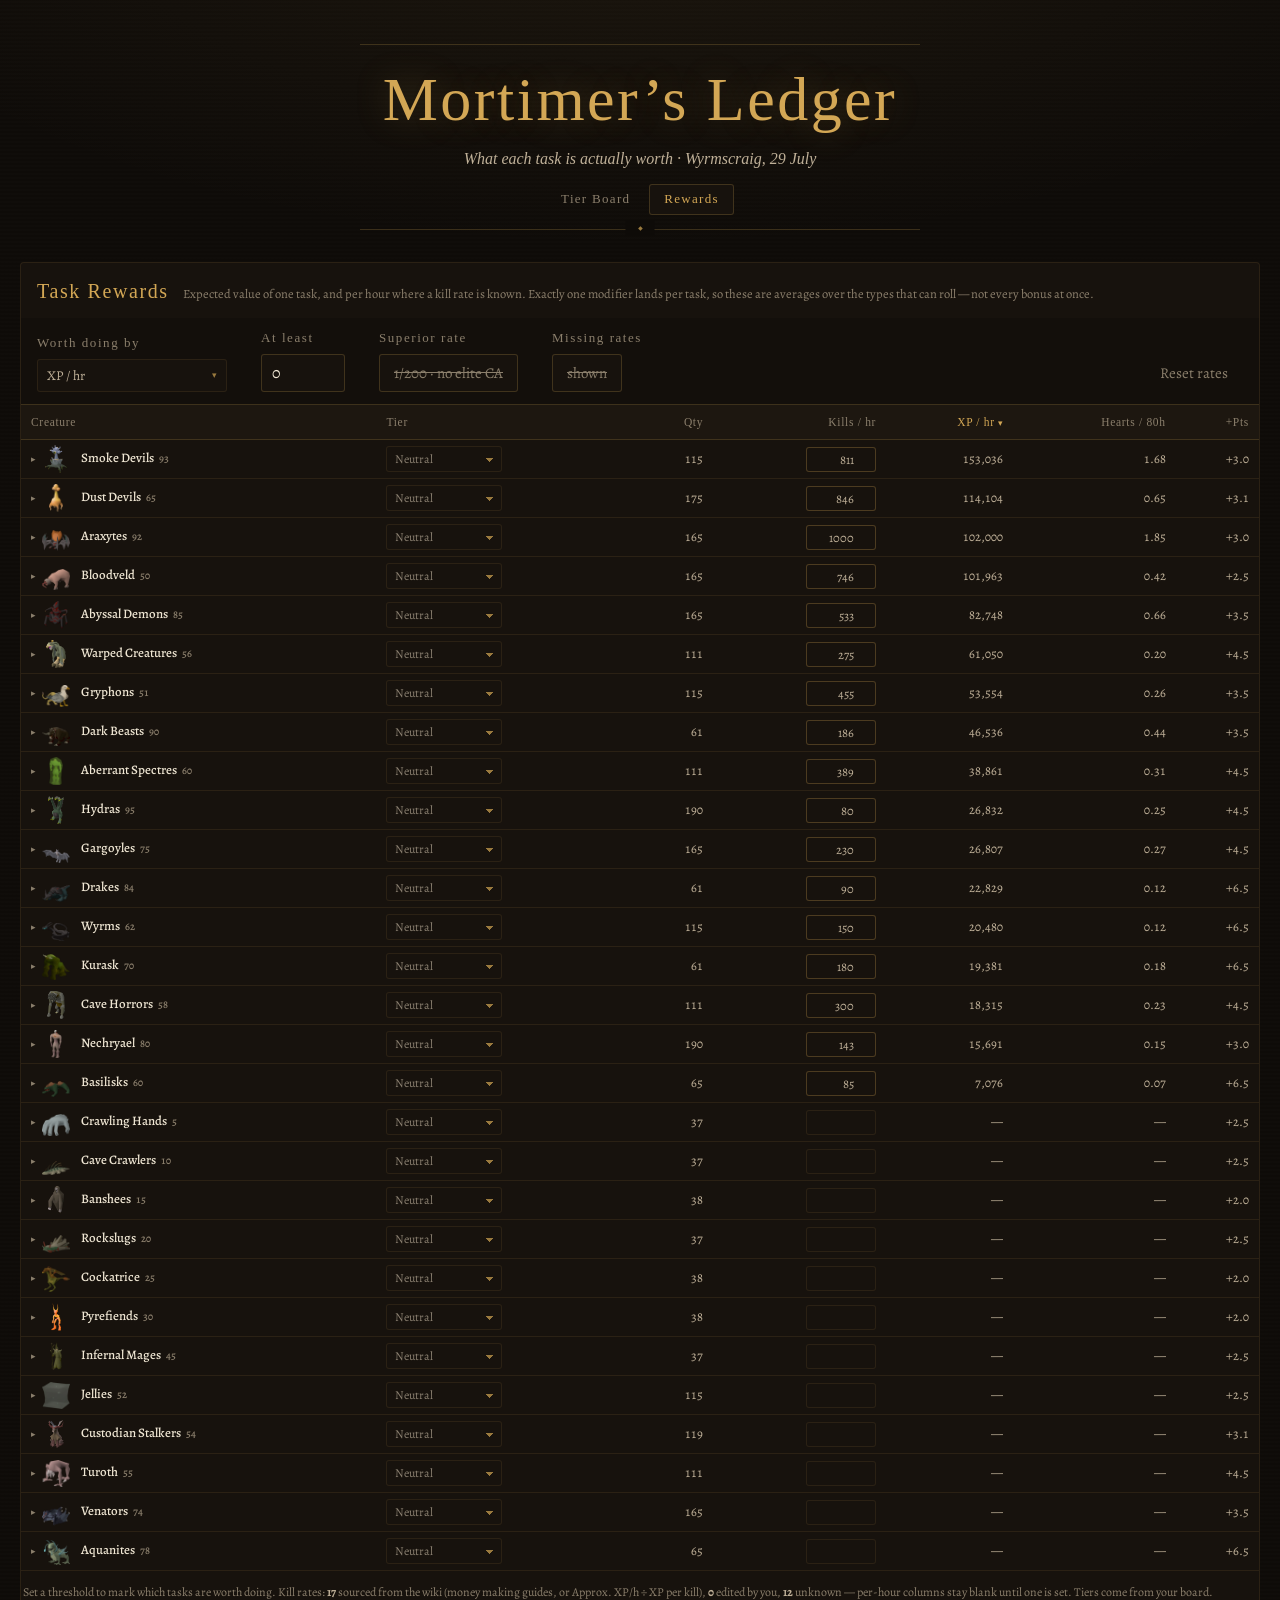
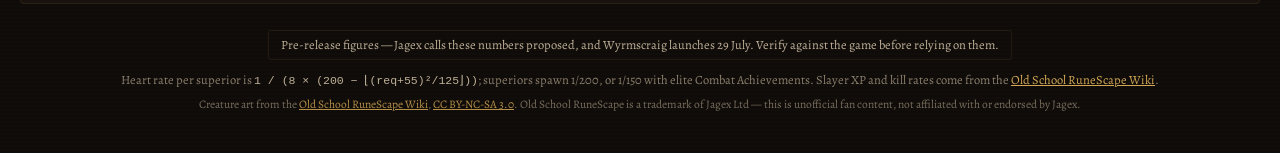
==== commit cf2882bb: "Style the metric picker and make the tier dropdown read as an input The metric picker was a bare nat" ====
--- a/rewards.html
+++ b/rewards.html
@@ -7,7 +7,7 @@
 <link rel="preconnect" href="https://fonts.googleapis.com">
 <link rel="preconnect" href="https://fonts.gstatic.com" crossorigin>
 <link href="https://fonts.googleapis.com/css2?family=IM+Fell+English+SC&family=IM+Fell+English:ital@0;1&family=Alegreya:ital,wght@0,400;0,500;0,700;1,400&display=swap" rel="stylesheet">
-<link rel="stylesheet" href="style.css?v=9">
+<link rel="stylesheet" href="style.css?v=13">
 </head>
 <body>
 
@@ -86,9 +86,9 @@
   </p>
 </footer>
 
-<script src="data.js?v=9"></script>
-<script src="stats.js?v=9"></script>
-<script src="rewards.js?v=9"></script>
-<script src="rewards-page.js?v=9"></script>
+<script src="data.js?v=13"></script>
+<script src="stats.js?v=13"></script>
+<script src="rewards.js?v=13"></script>
+<script src="rewards-page.js?v=13"></script>
 </body>
 </html>
--- a/style.css
+++ b/style.css
@@ -743,17 +743,20 @@
 }
 .rw-tier-sel {
   appearance: none; -webkit-appearance: none;
-  max-width: 108px;
-  background: transparent; border: 1px solid transparent; border-radius: 3px;
+  width: 116px;
+  /* read as an input at rest, like the kills/hr field beside it —
+     transparent-until-hover made it look like plain text */
+  background-color: var(--panel);
+  border: 1px solid var(--hairline-faint); border-radius: 3px;
   font-family: var(--body); font-size: 12px;
-  padding: 2px 16px 2px 5px; cursor: pointer;
+  padding: 4px 20px 4px 8px; cursor: pointer;
   background-image:
     linear-gradient(45deg, transparent 50%, var(--gold-dim) 50%),
     linear-gradient(135deg, var(--gold-dim) 50%, transparent 50%);
-  background-position: calc(100% - 9px) 55%, calc(100% - 5px) 55%;
+  background-position: calc(100% - 11px) 55%, calc(100% - 7px) 55%;
   background-size: 4px 4px, 4px 4px; background-repeat: no-repeat;
 }
-.rw-tier-sel:hover, .rw-tier-sel:focus { border-color: var(--hairline); background-color: var(--panel); }
+.rw-tier-sel:hover, .rw-tier-sel:focus { border-color: var(--gold-dim); background-color: var(--panel-2); }
 .rw-tier-sel option, .rw-rule option { background: var(--panel); color: var(--ink); }
 
 .rw-sub > td { padding: 0 0 10px 0; background: rgba(0,0,0,0.22); }
@@ -790,3 +793,6 @@
   font-family: var(--serif-display); font-size: 10.5px; letter-spacing: 0.06em;
   color: var(--ink-3); padding-bottom: 3px; border-bottom: 1px solid var(--hairline-faint);
 }
+.rw-mod-head .rw-mod-val em { font-style: normal; color: var(--ink-3); opacity: 0.75; }
+.rw-mod-val.flat { color: var(--ink-3); }
+.rw-noop { color: var(--ink-3); opacity: 0.7; }
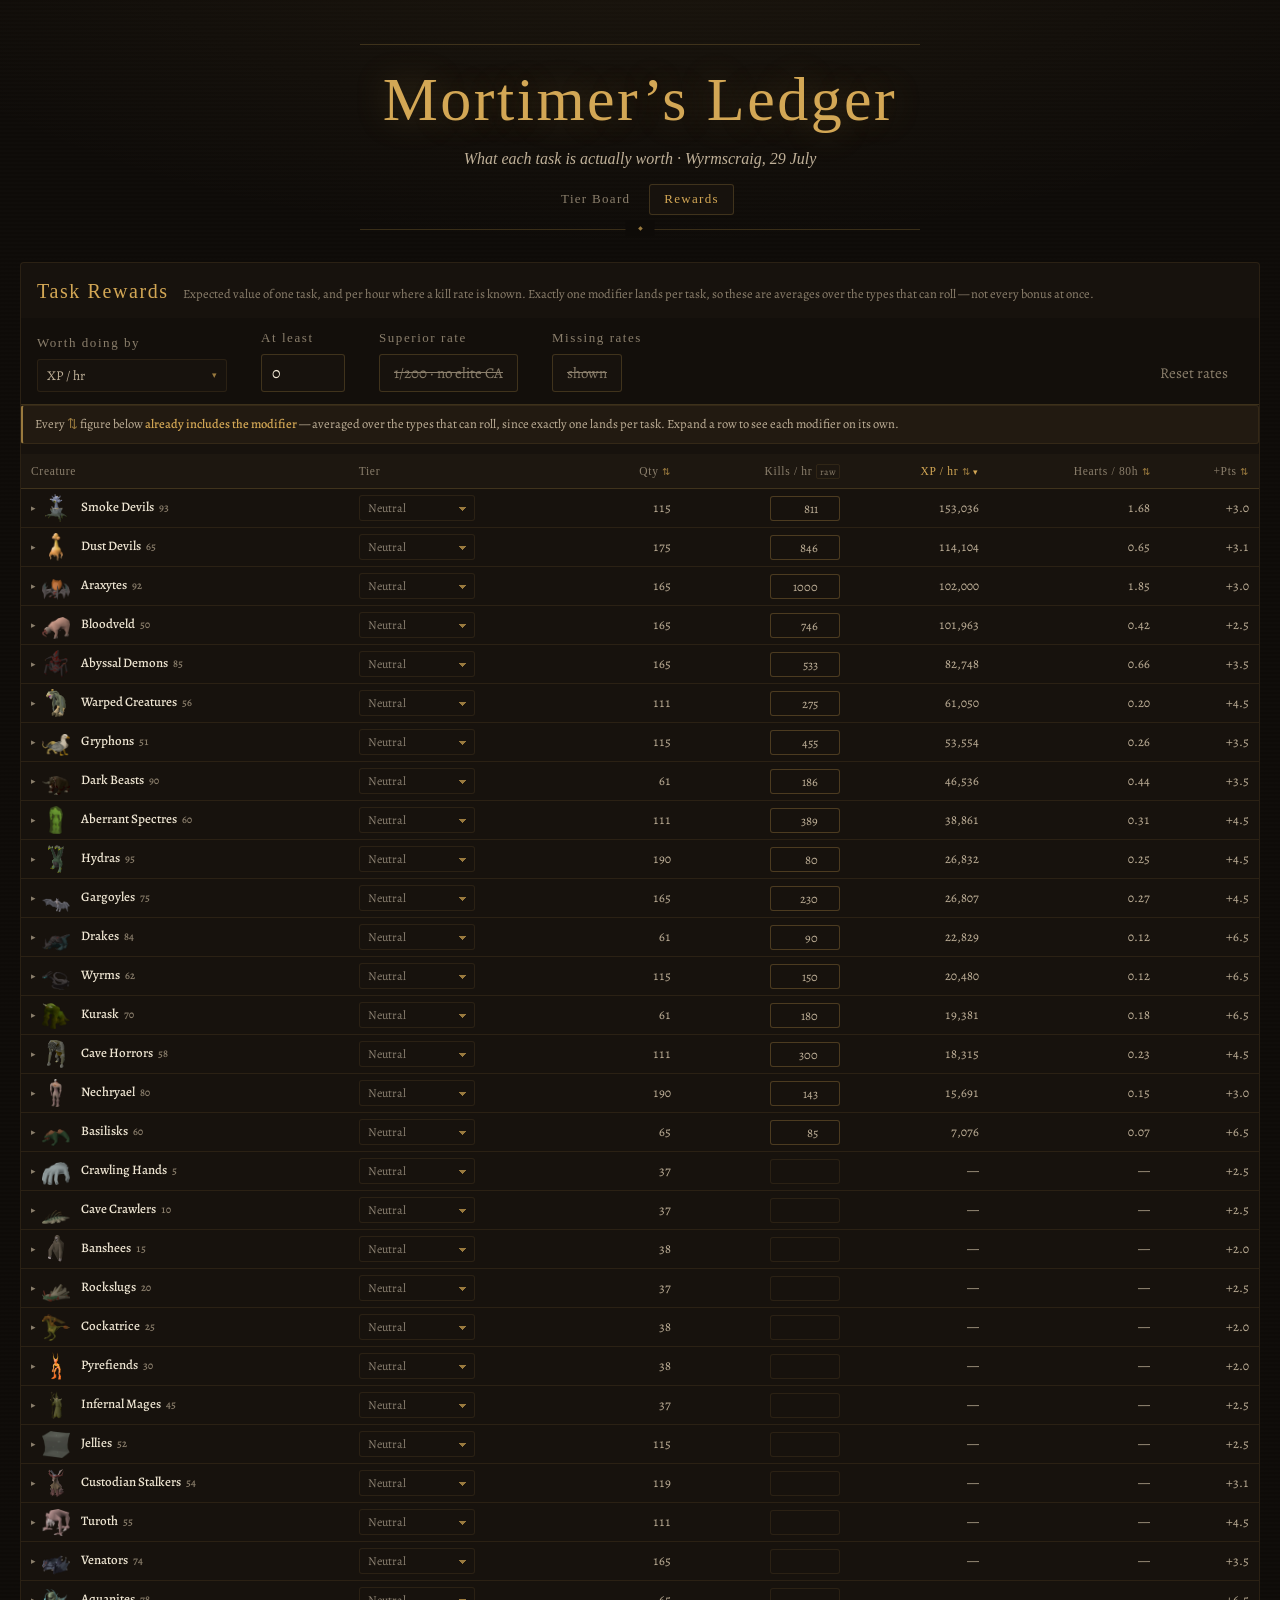
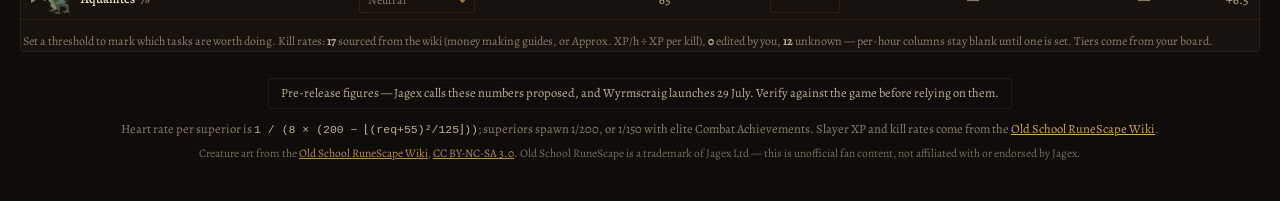
==== commit 5338f694: "Make it explicit that the table's figures include the modifier A callout above the table states that" ====
--- a/rewards.html
+++ b/rewards.html
@@ -7,7 +7,7 @@
 <link rel="preconnect" href="https://fonts.googleapis.com">
 <link rel="preconnect" href="https://fonts.gstatic.com" crossorigin>
 <link href="https://fonts.googleapis.com/css2?family=IM+Fell+English+SC&family=IM+Fell+English:ital@0;1&family=Alegreya:ital,wght@0,400;0,500;0,700;1,400&display=swap" rel="stylesheet">
-<link rel="stylesheet" href="style.css?v=13">
+<link rel="stylesheet" href="style.css?v=16">
 </head>
 <body>
 
@@ -51,17 +51,22 @@
       </div>
     </div>
 
+    <p class="rw-callout">
+      Every <span class="rw-callout-mark">⇅</span> figure below <b>already includes the modifier</b> — averaged over the
+      types that can roll, since exactly one lands per task. Expand a row to see each modifier on its own.
+    </p>
+
     <div class="rw-scroll">
       <table class="rw-table" id="rw-table">
         <thead>
           <tr>
             <th data-sort="name">Creature</th>
             <th data-sort="tier">Tier</th>
-            <th data-sort="qty" class="num" title="Average assignment size, including the quantity modifier when it rolls">Qty</th>
-            <th data-sort="kph" class="num" title="Kills per hour — editable; sourced from the wiki money making guides where one exists">Kills / hr</th>
-            <th data-sort="xpPerHour" class="num">XP / hr</th>
-            <th data-sort="heartsPerWindow" class="num" title="Expected imbued hearts from 80 hours on this task — the window Jagex quotes for Mortimer (65–80h at the top end). Time-normalised, so a long assignment doesn't flatter a slow creature.">Hearts / 80h</th>
-            <th data-sort="pointsBonus" class="num" title="Average Slayer points added by the points modifier">+Pts</th>
+            <th data-sort="qty" class="num" title="Average assignment size, including the quantity modifier when it rolls">Qty <span class="rw-mark">⇅</span></th>
+            <th data-sort="kph" class="num" title="Kills per hour — editable; sourced from the wiki money making guides where one exists">Kills / hr <span class="rw-raw" title="Your input — not affected by modifiers">raw</span></th>
+            <th data-sort="xpPerHour" class="num" title="Includes the XP modifier, averaged over the types that can roll">XP / hr <span class="rw-mark">⇅</span></th>
+            <th data-sort="heartsPerWindow" class="num" title="Includes the Superior-unique modifier. Expected imbued hearts from 80 hours on this task — the window Jagex quotes for Mortimer (65–80h at the top end). Time-normalised, so a long assignment doesn't flatter a slow creature.">Hearts / 80h <span class="rw-mark">⇅</span></th>
+            <th data-sort="pointsBonus" class="num" title="Average Slayer points added by the points modifier, over the types that can roll">+Pts <span class="rw-mark">⇅</span></th>
           </tr>
         </thead>
         <tbody id="rw-body"></tbody>
@@ -86,9 +91,9 @@
   </p>
 </footer>
 
-<script src="data.js?v=13"></script>
-<script src="stats.js?v=13"></script>
-<script src="rewards.js?v=13"></script>
-<script src="rewards-page.js?v=13"></script>
+<script src="data.js?v=16"></script>
+<script src="stats.js?v=16"></script>
+<script src="rewards.js?v=16"></script>
+<script src="rewards-page.js?v=16"></script>
 </body>
 </html>
--- a/style.css
+++ b/style.css
@@ -796,3 +796,21 @@
 .rw-mod-head .rw-mod-val em { font-style: normal; color: var(--ink-3); opacity: 0.75; }
 .rw-mod-val.flat { color: var(--ink-3); }
 .rw-noop { color: var(--ink-3); opacity: 0.7; }
+
+/* make it obvious the table's figures already include the modifier */
+.rw-callout {
+  /* plain text flow — flex made every inline child its own column */
+  margin: 0 0 10px; padding: 9px 12px;
+  background: rgba(211,167,85,0.06);
+  border: 1px solid var(--hairline-faint); border-left: 2px solid var(--gold-dim);
+  border-radius: 3px;
+  font-size: 12.5px; color: var(--ink-2); line-height: 1.5;
+}
+.rw-callout b { color: var(--gold); font-weight: 500; }
+.rw-callout-mark { color: var(--gold-dim); flex: none; }
+.rw-mark { color: var(--gold-dim); font-size: 10px; }
+.rw-raw {
+  font-family: var(--body); font-size: 9.5px; letter-spacing: 0.04em;
+  color: var(--ink-3); border: 1px solid var(--hairline-faint);
+  border-radius: 2px; padding: 0 3px; cursor: help;
+}
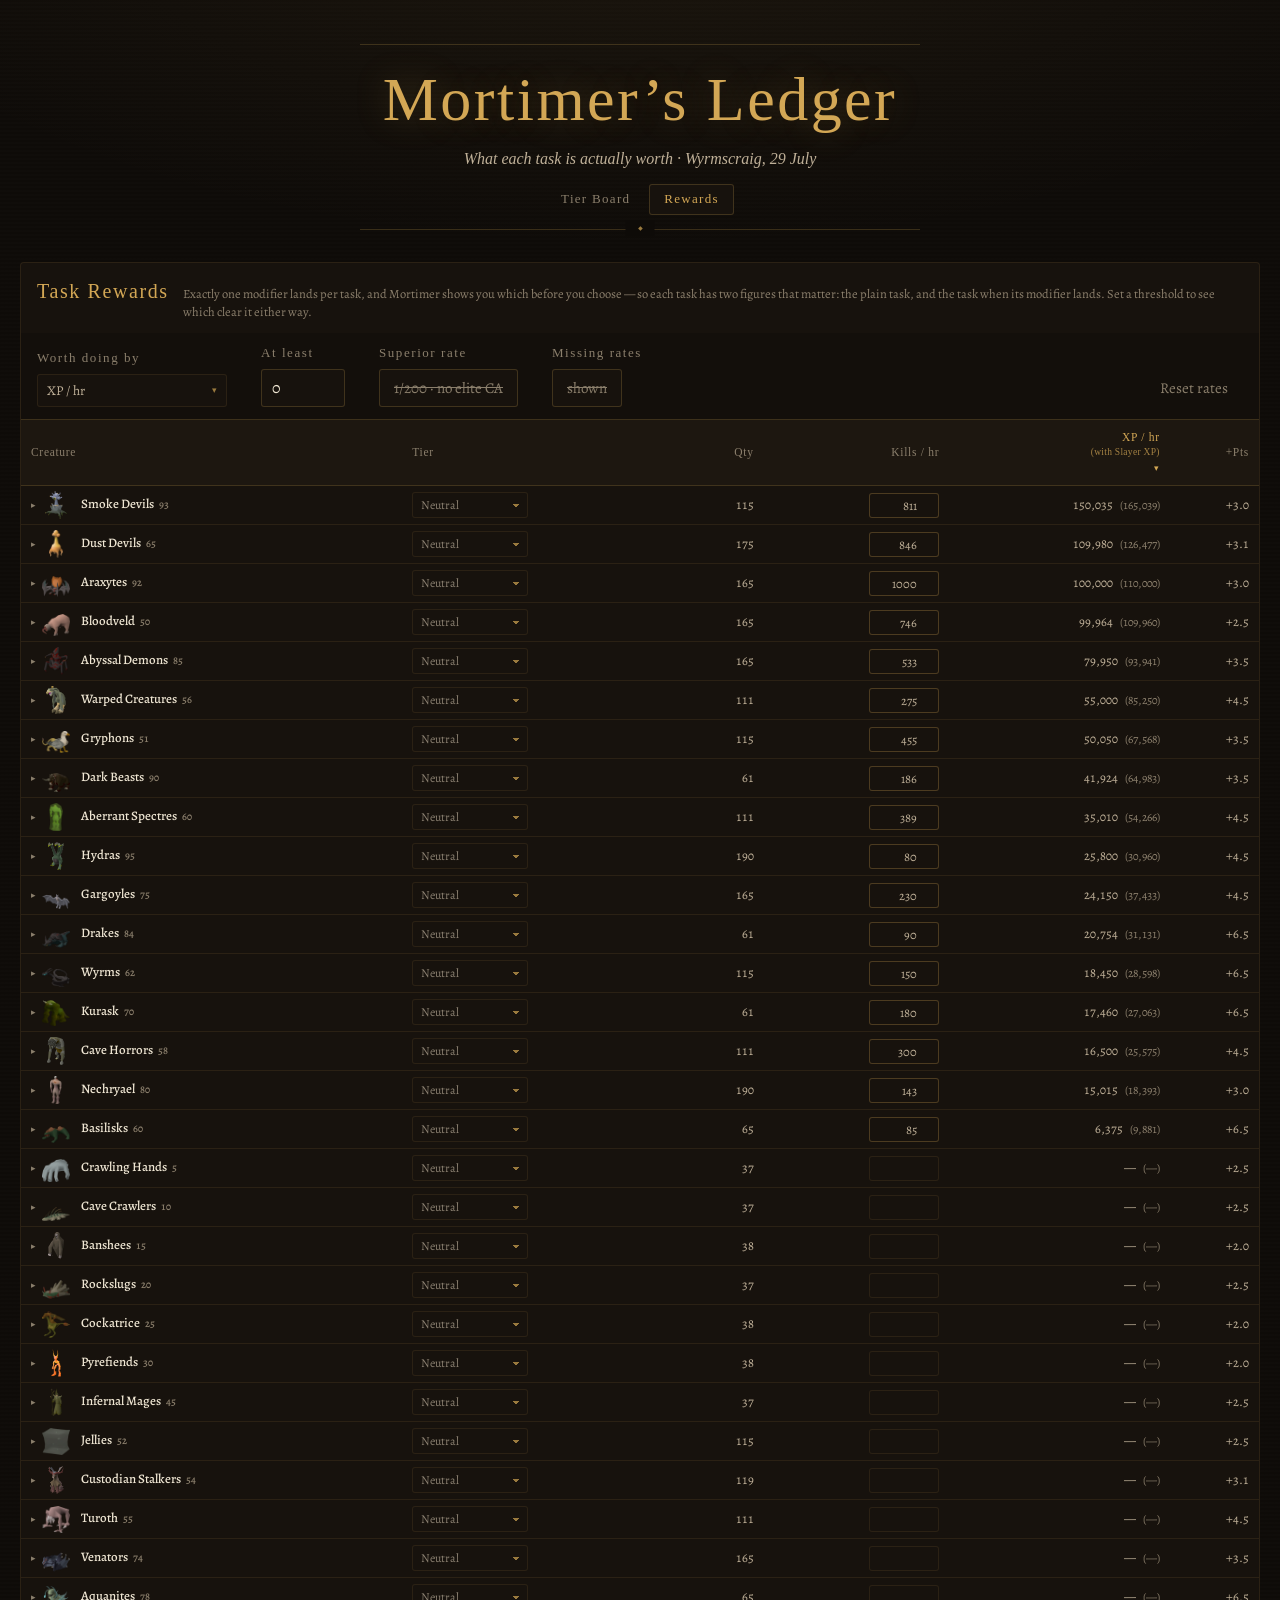
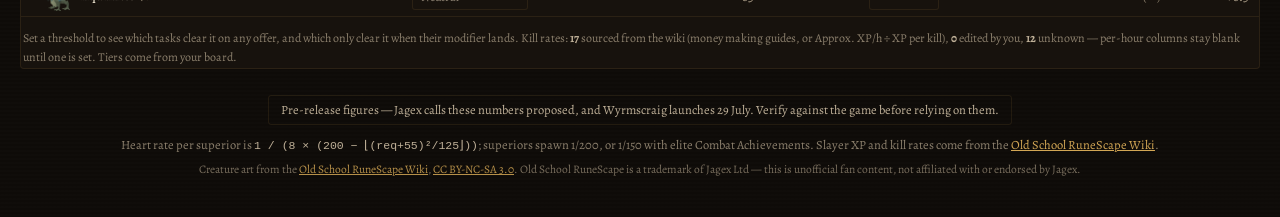
==== commit 4231c676: "Answer 'is this task worth doing' with baseline and modifier The table showed an average, which is a" ====
--- a/rewards.html
+++ b/rewards.html
@@ -7,7 +7,7 @@
 <link rel="preconnect" href="https://fonts.googleapis.com">
 <link rel="preconnect" href="https://fonts.gstatic.com" crossorigin>
 <link href="https://fonts.googleapis.com/css2?family=IM+Fell+English+SC&family=IM+Fell+English:ital@0;1&family=Alegreya:ital,wght@0,400;0,500;0,700;1,400&display=swap" rel="stylesheet">
-<link rel="stylesheet" href="style.css?v=16">
+<link rel="stylesheet" href="style.css?v=18">
 </head>
 <body>
 
@@ -26,7 +26,7 @@
   <section class="tierboard">
     <div class="tb-head">
       <h2>Task Rewards</h2>
-      <p>Expected value of one task, and per hour where a kill rate is known. Exactly one modifier lands per task, so these are averages over the types that can roll — not every bonus at once.</p>
+      <p>Exactly one modifier lands per task, and Mortimer shows you which before you choose — so each task has two figures that matter: the plain task, and the task when its modifier lands. Set a threshold to see which clear it either way.</p>
     </div>
 
     <div class="controls" aria-label="Reward settings">
@@ -51,22 +51,16 @@
       </div>
     </div>
 
-    <p class="rw-callout">
-      Every <span class="rw-callout-mark">⇅</span> figure below <b>already includes the modifier</b> — averaged over the
-      types that can roll, since exactly one lands per task. Expand a row to see each modifier on its own.
-    </p>
-
     <div class="rw-scroll">
       <table class="rw-table" id="rw-table">
         <thead>
           <tr>
             <th data-sort="name">Creature</th>
             <th data-sort="tier">Tier</th>
-            <th data-sort="qty" class="num" title="Average assignment size, including the quantity modifier when it rolls">Qty <span class="rw-mark">⇅</span></th>
-            <th data-sort="kph" class="num" title="Kills per hour — editable; sourced from the wiki money making guides where one exists">Kills / hr <span class="rw-raw" title="Your input — not affected by modifiers">raw</span></th>
-            <th data-sort="xpPerHour" class="num" title="Includes the XP modifier, averaged over the types that can roll">XP / hr <span class="rw-mark">⇅</span></th>
-            <th data-sort="heartsPerWindow" class="num" title="Includes the Superior-unique modifier. Expected imbued hearts from 80 hours on this task — the window Jagex quotes for Mortimer (65–80h at the top end). Time-normalised, so a long assignment doesn't flatter a slow creature.">Hearts / 80h <span class="rw-mark">⇅</span></th>
-            <th data-sort="pointsBonus" class="num" title="Average Slayer points added by the points modifier, over the types that can roll">+Pts <span class="rw-mark">⇅</span></th>
+            <th data-sort="qty" class="num" title="Average assignment size">Qty</th>
+            <th data-sort="kph" class="num" title="Kills per hour — editable; seeded from the wiki where a guide covers this creature">Kills / hr</th>
+            <th data-sort="baseVal" class="num" id="rw-h-metric" title="The plain task, with the same task in parentheses when its modifier lands"></th>
+            <th data-sort="pointsBonus" class="num" title="Average Slayer points added by the points modifier">+Pts</th>
           </tr>
         </thead>
         <tbody id="rw-body"></tbody>
@@ -91,9 +85,9 @@
   </p>
 </footer>
 
-<script src="data.js?v=16"></script>
-<script src="stats.js?v=16"></script>
-<script src="rewards.js?v=16"></script>
-<script src="rewards-page.js?v=16"></script>
+<script src="data.js?v=18"></script>
+<script src="stats.js?v=18"></script>
+<script src="rewards.js?v=18"></script>
+<script src="rewards-page.js?v=18"></script>
 </body>
 </html>
--- a/style.css
+++ b/style.css
@@ -797,20 +797,15 @@
 .rw-mod-val.flat { color: var(--ink-3); }
 .rw-noop { color: var(--ink-3); opacity: 0.7; }
 
-/* make it obvious the table's figures already include the modifier */
-.rw-callout {
-  /* plain text flow — flex made every inline child its own column */
-  margin: 0 0 10px; padding: 9px 12px;
-  background: rgba(211,167,85,0.06);
-  border: 1px solid var(--hairline-faint); border-left: 2px solid var(--gold-dim);
-  border-radius: 3px;
-  font-size: 12.5px; color: var(--ink-2); line-height: 1.5;
-}
-.rw-callout b { color: var(--gold); font-weight: 500; }
-.rw-callout-mark { color: var(--gold-dim); flex: none; }
-.rw-mark { color: var(--gold-dim); font-size: 10px; }
-.rw-raw {
-  font-family: var(--body); font-size: 9.5px; letter-spacing: 0.04em;
-  color: var(--ink-3); border: 1px solid var(--hairline-faint);
-  border-radius: 2px; padding: 0 3px; cursor: help;
-}
+
+/* three answers to "is this worth doing" at your threshold */
+.rw-always { background: rgba(12,163,12,0.09); }
+.rw-always th, .rw-always td { color: var(--ink); }
+.rw-withmod { background: rgba(211,167,85,0.08); }
+.rw-fail { opacity: 0.4; }
+.rw-cell-pass { color: var(--gold) !important; font-weight: 500; }
+.rw-paren { color: var(--ink-3); font-size: 12px; margin-left: 4px; }
+.rw-locked { color: var(--ink-3); font-size: 11px; font-style: italic; }
+.rw-table thead th small { display: block; font-size: 9.5px; opacity: 0.75; letter-spacing: 0.03em; }
+.rw-k-always { color: var(--desired-ink); }
+.rw-k-withmod { color: var(--gold); }
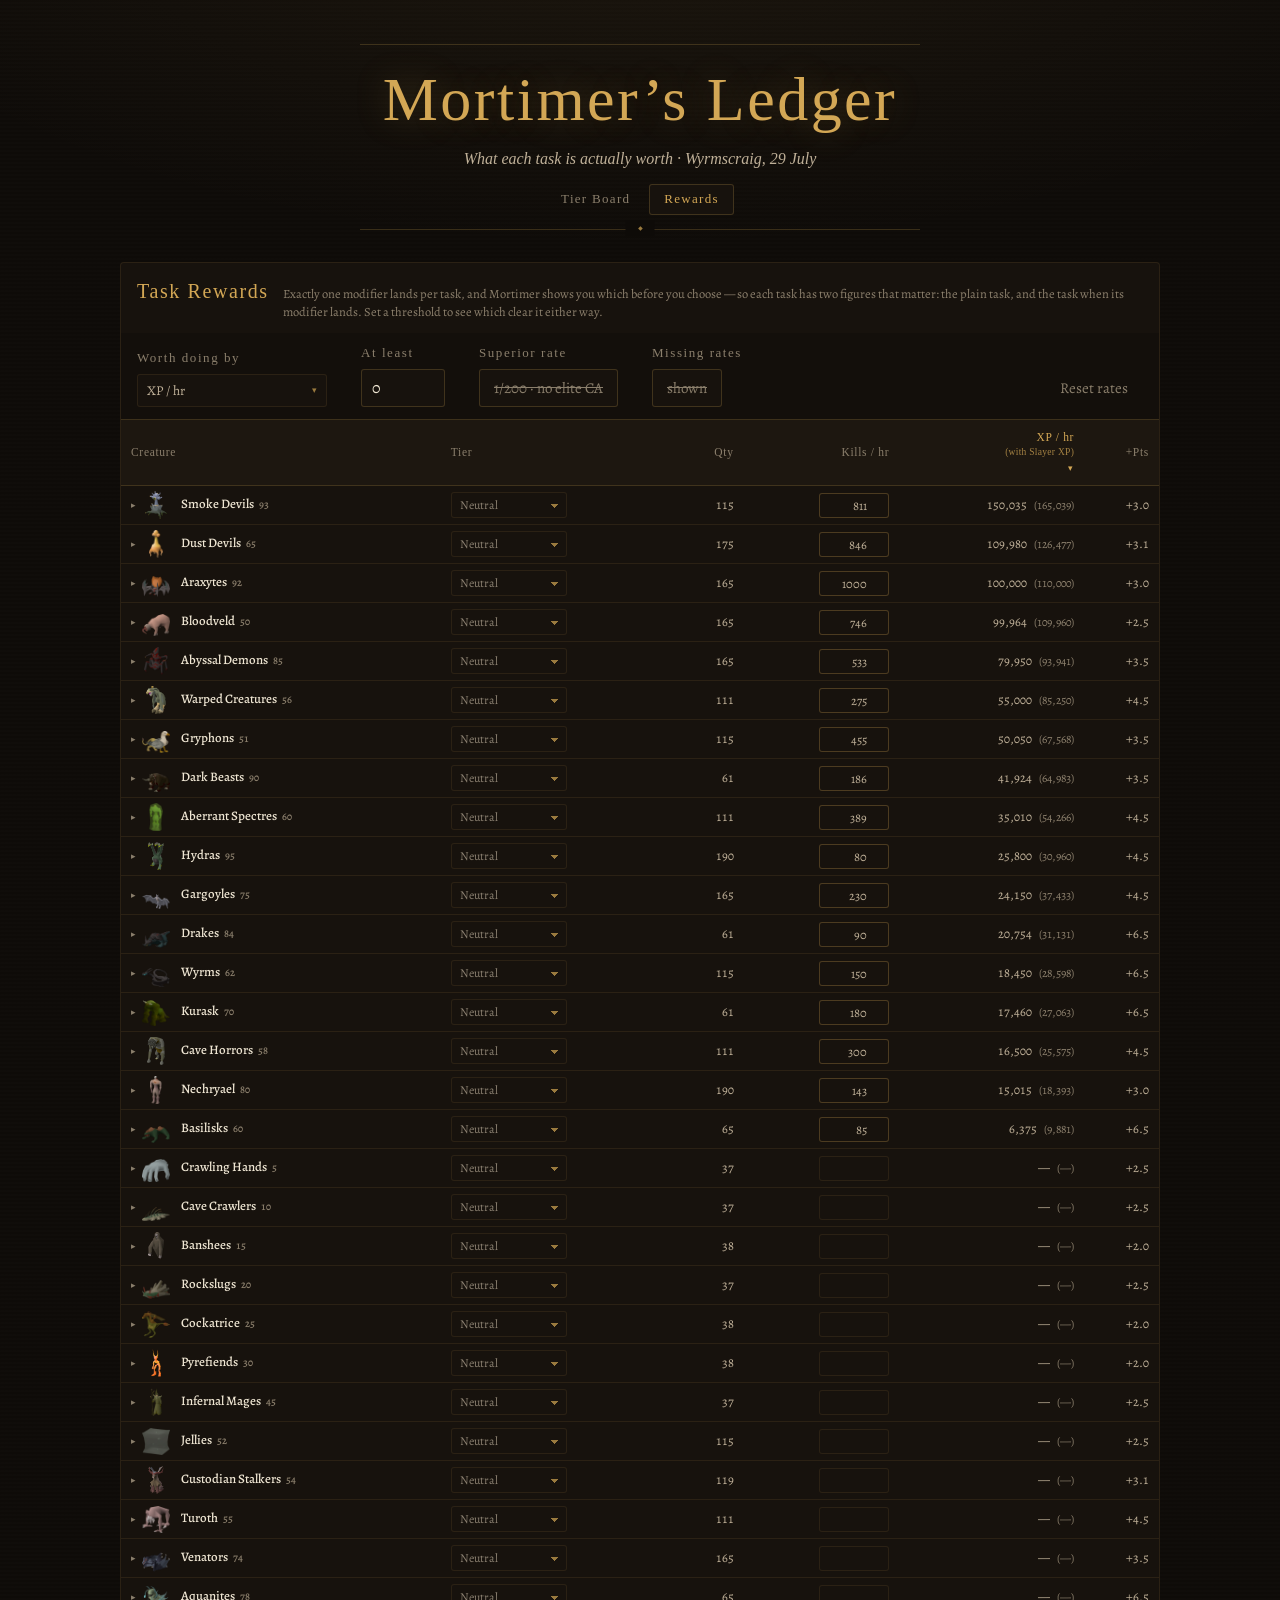
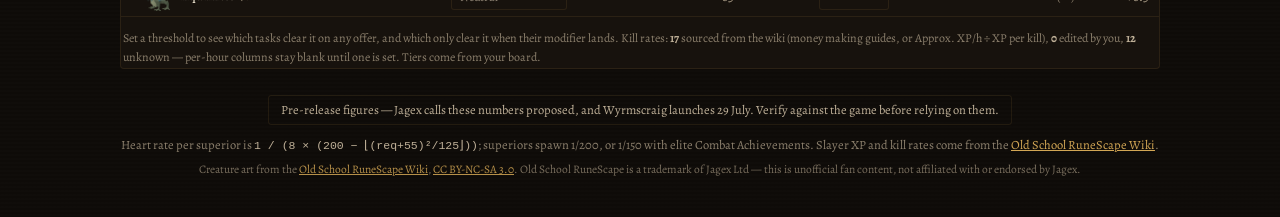
==== commit e2abb4a9: "Stop the rewards table stretching on wide screens Six columns spread over 1400px put ~300px between " ====
--- a/rewards.html
+++ b/rewards.html
@@ -7,7 +7,7 @@
 <link rel="preconnect" href="https://fonts.googleapis.com">
 <link rel="preconnect" href="https://fonts.gstatic.com" crossorigin>
 <link href="https://fonts.googleapis.com/css2?family=IM+Fell+English+SC&family=IM+Fell+English:ital@0;1&family=Alegreya:ital,wght@0,400;0,500;0,700;1,400&display=swap" rel="stylesheet">
-<link rel="stylesheet" href="style.css?v=18">
+<link rel="stylesheet" href="style.css?v=19">
 </head>
 <body>
 
@@ -85,9 +85,9 @@
   </p>
 </footer>
 
-<script src="data.js?v=18"></script>
-<script src="stats.js?v=18"></script>
-<script src="rewards.js?v=18"></script>
-<script src="rewards-page.js?v=18"></script>
+<script src="data.js?v=19"></script>
+<script src="stats.js?v=19"></script>
+<script src="rewards.js?v=19"></script>
+<script src="rewards-page.js?v=19"></script>
 </body>
 </html>
--- a/style.css
+++ b/style.css
@@ -681,7 +681,10 @@
 
 /* ————— rewards page ————— */
 
-.rewards-page { max-width: 1440px; margin: 22px auto 0; padding: 0 20px; }
+/* the board wants width for its chips; this table does not — six columns
+   stretched over 1400px put 300px between a creature and its numbers */
+.rewards-page { max-width: 1080px; margin: 22px auto 0; padding: 0 20px; }
+.rw-table { min-width: 860px; }
 .rw-scroll { overflow-x: auto; }
 .rw-table {
   width: 100%; border-collapse: collapse;
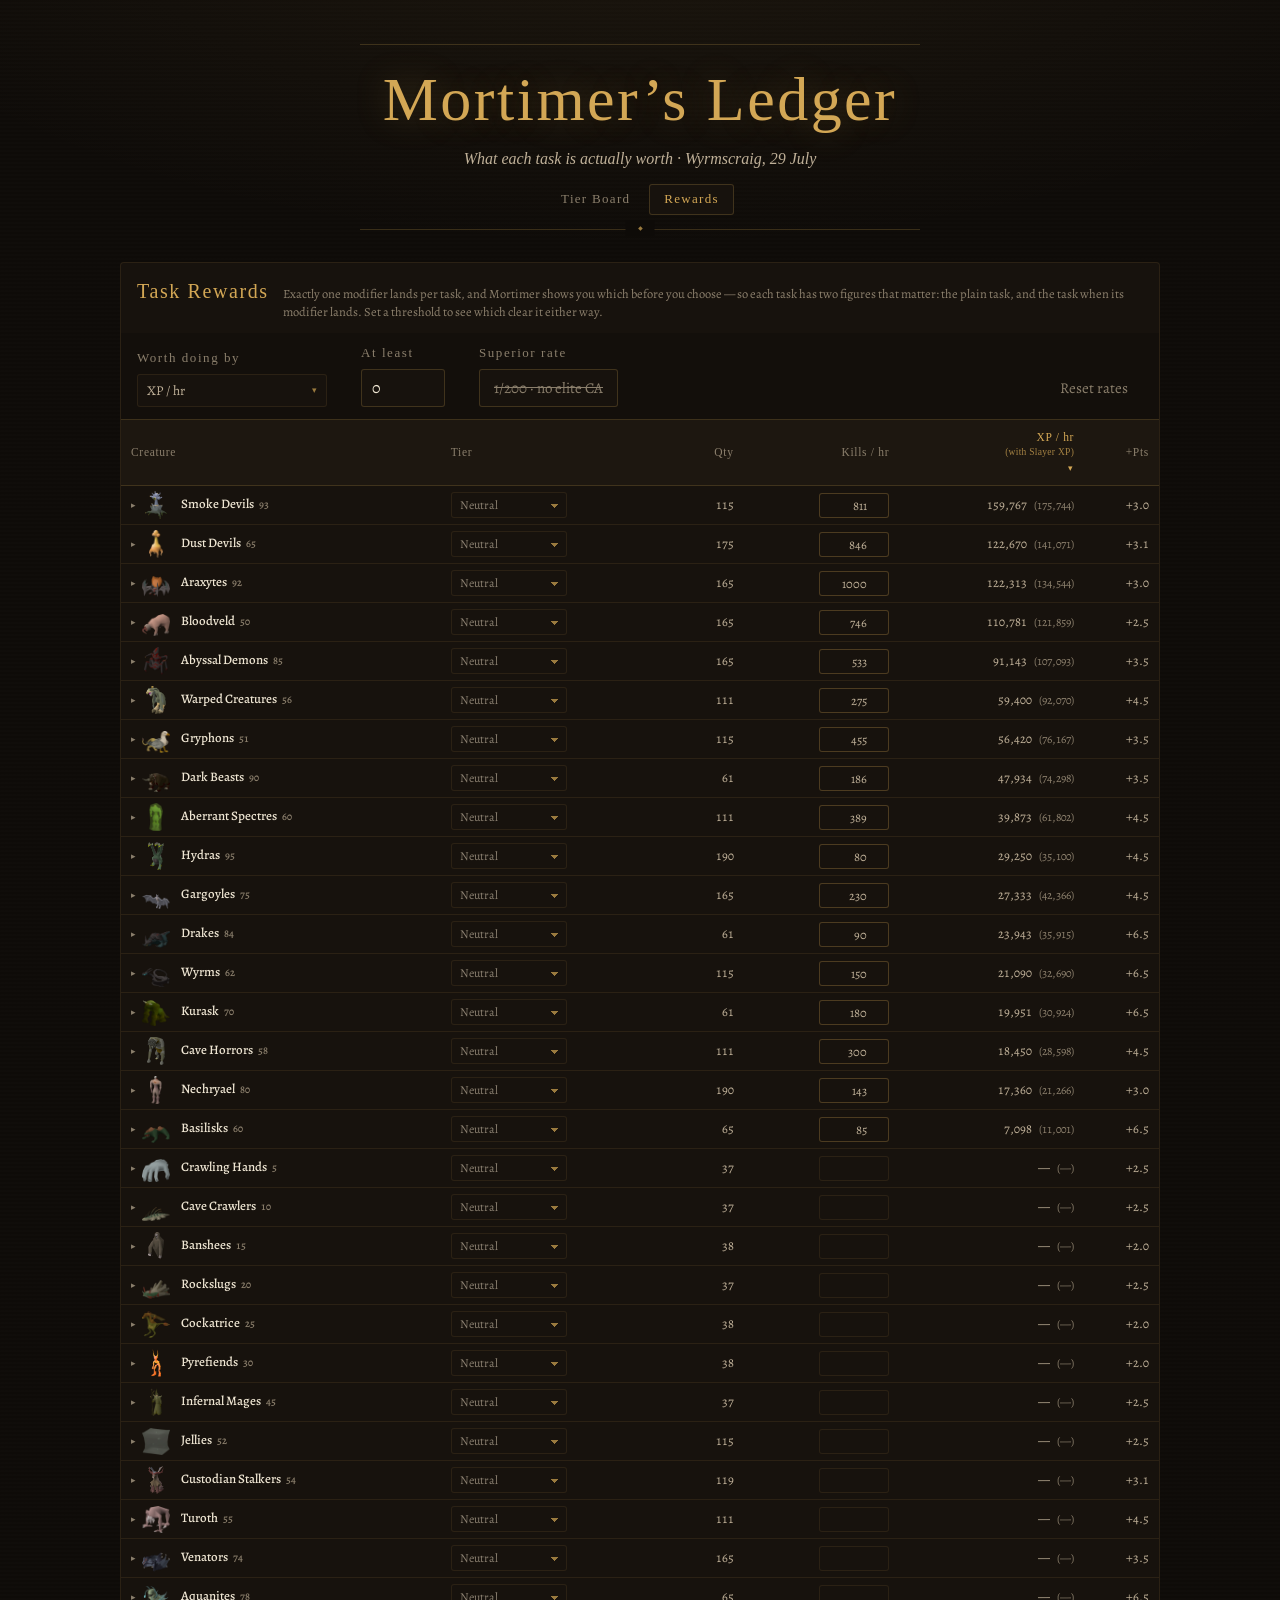
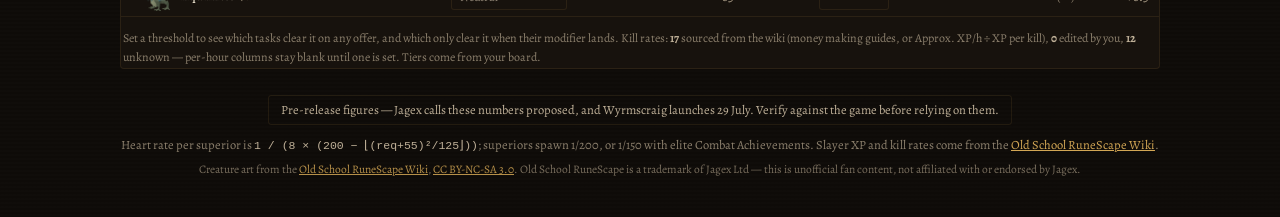
==== commit 03585240: "Count superior XP, and always list creatures without a kill rate Superiors award far more Slayer XP " ====
--- a/rewards.html
+++ b/rewards.html
@@ -7,7 +7,7 @@
 <link rel="preconnect" href="https://fonts.googleapis.com">
 <link rel="preconnect" href="https://fonts.gstatic.com" crossorigin>
 <link href="https://fonts.googleapis.com/css2?family=IM+Fell+English+SC&family=IM+Fell+English:ital@0;1&family=Alegreya:ital,wght@0,400;0,500;0,700;1,400&display=swap" rel="stylesheet">
-<link rel="stylesheet" href="style.css?v=19">
+<link rel="stylesheet" href="style.css?v=21">
 </head>
 <body>
 
@@ -41,10 +41,6 @@
       <div class="ctl">
         <label id="rw-elite-label">Superior rate</label>
         <button id="rw-elite" class="toggle" aria-pressed="false" aria-labelledby="rw-elite-label">1/200 · no elite CA</button>
-      </div>
-      <div class="ctl">
-        <label id="rw-hide-label">Missing rates</label>
-        <button id="rw-hide" class="toggle" aria-pressed="false" aria-labelledby="rw-hide-label">shown</button>
       </div>
       <div class="ctl ctl-end">
         <button id="rw-reset-kph" class="ghost" title="Restore the wiki-sourced kill rates and clear your edits">Reset rates</button>
@@ -85,9 +81,9 @@
   </p>
 </footer>
 
-<script src="data.js?v=19"></script>
-<script src="stats.js?v=19"></script>
-<script src="rewards.js?v=19"></script>
-<script src="rewards-page.js?v=19"></script>
+<script src="data.js?v=21"></script>
+<script src="stats.js?v=21"></script>
+<script src="rewards.js?v=21"></script>
+<script src="rewards-page.js?v=21"></script>
 </body>
 </html>
